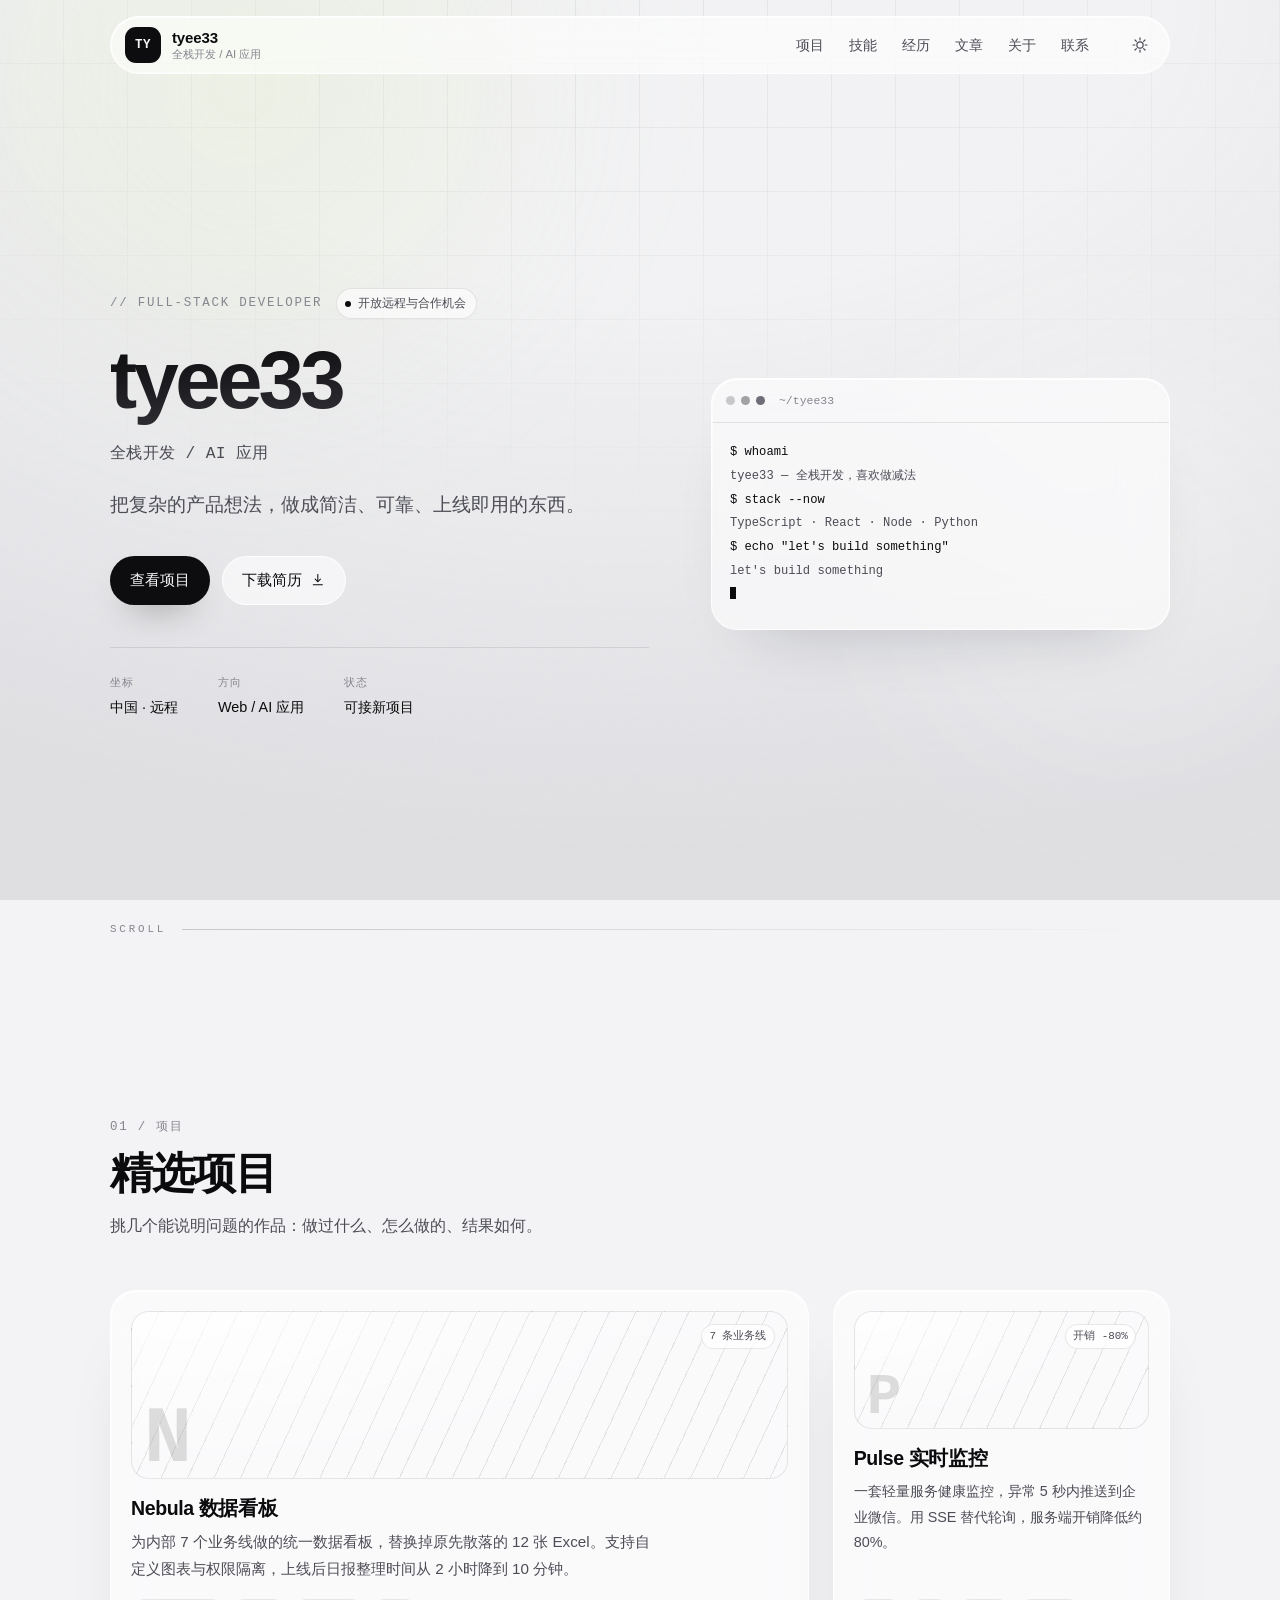
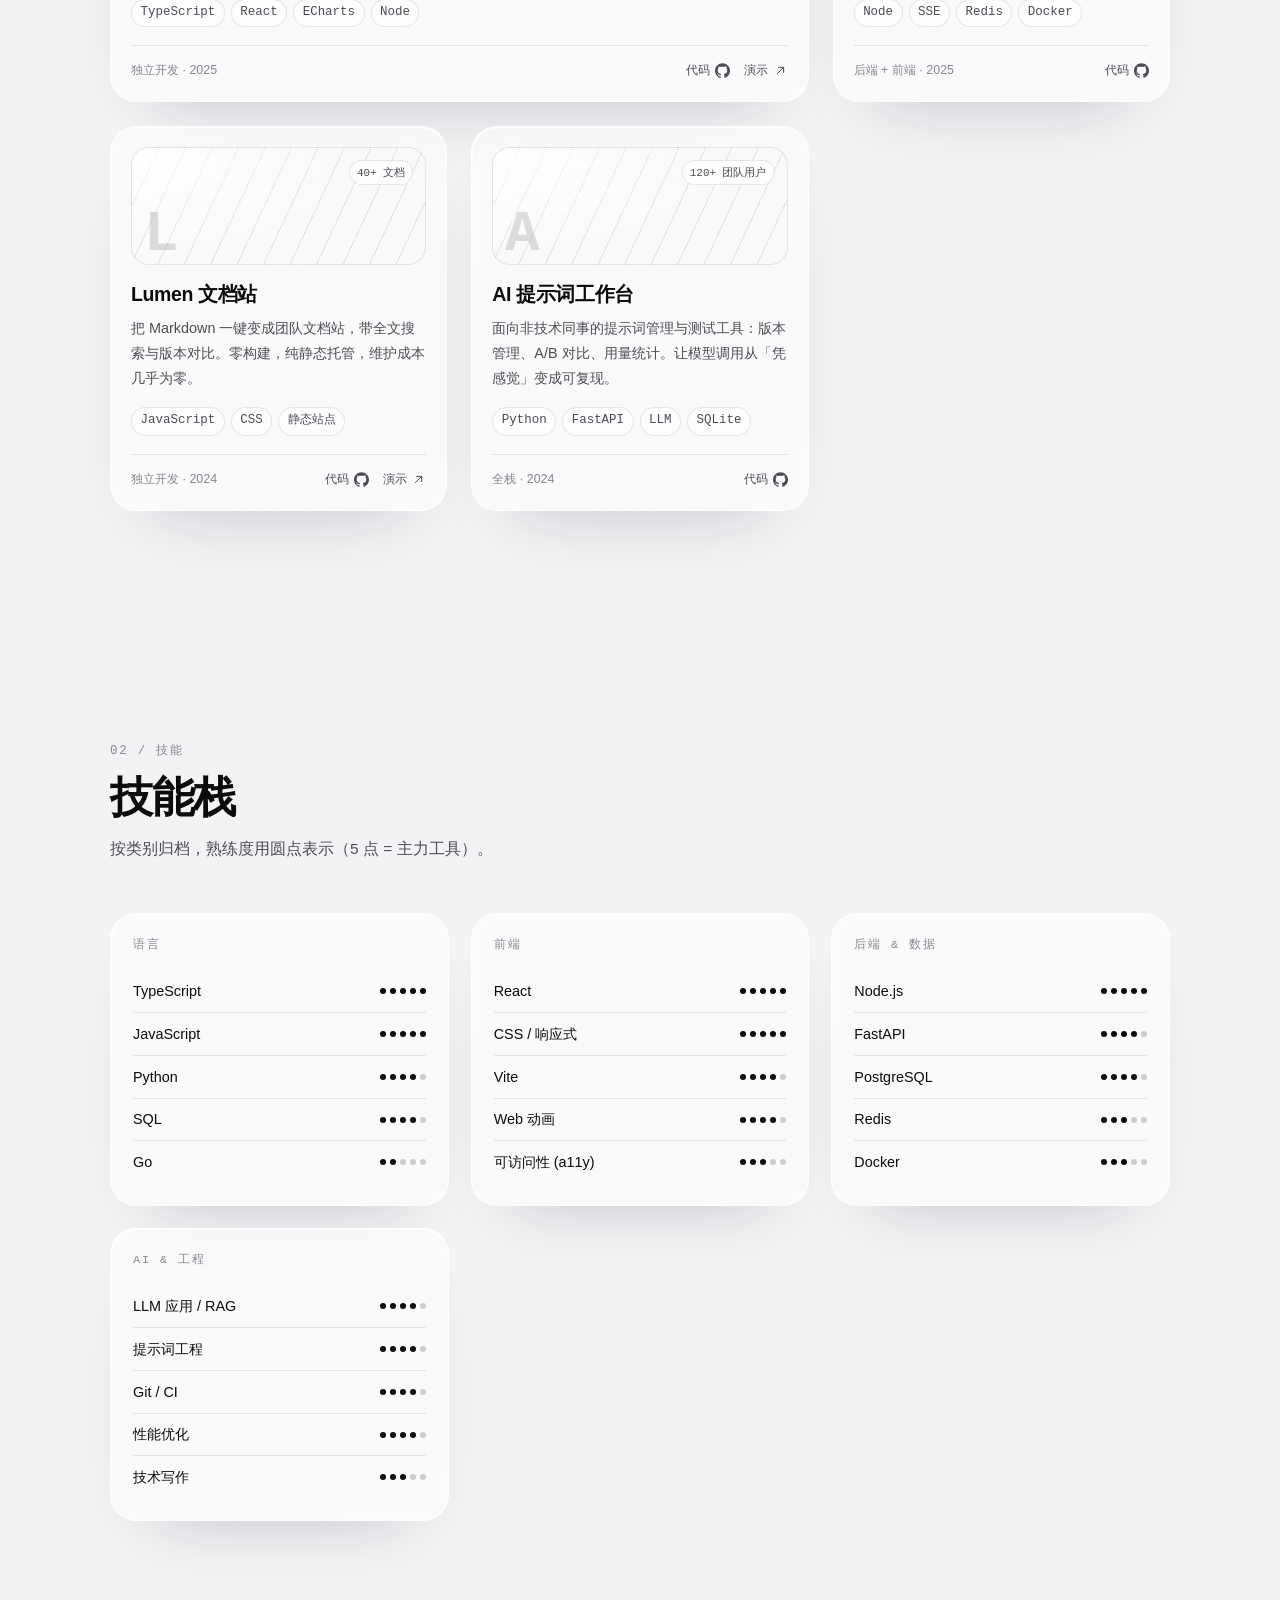
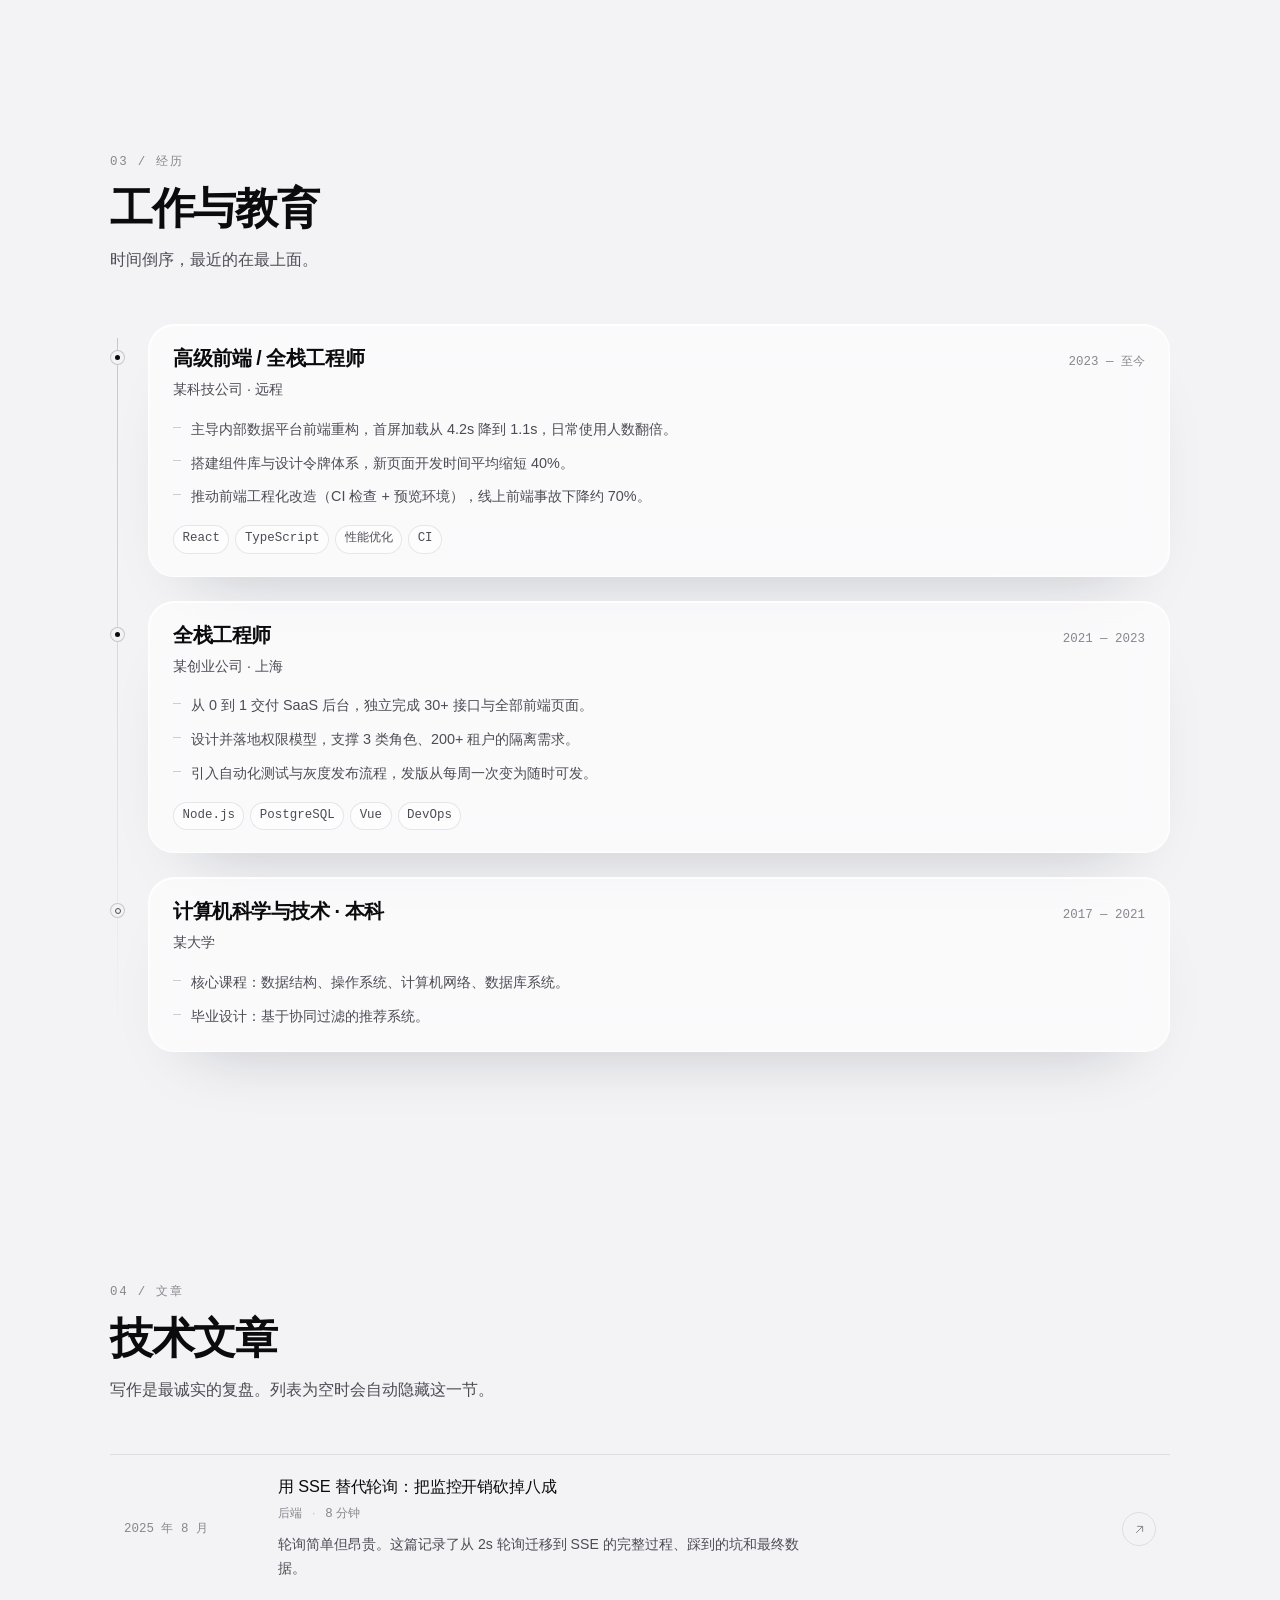
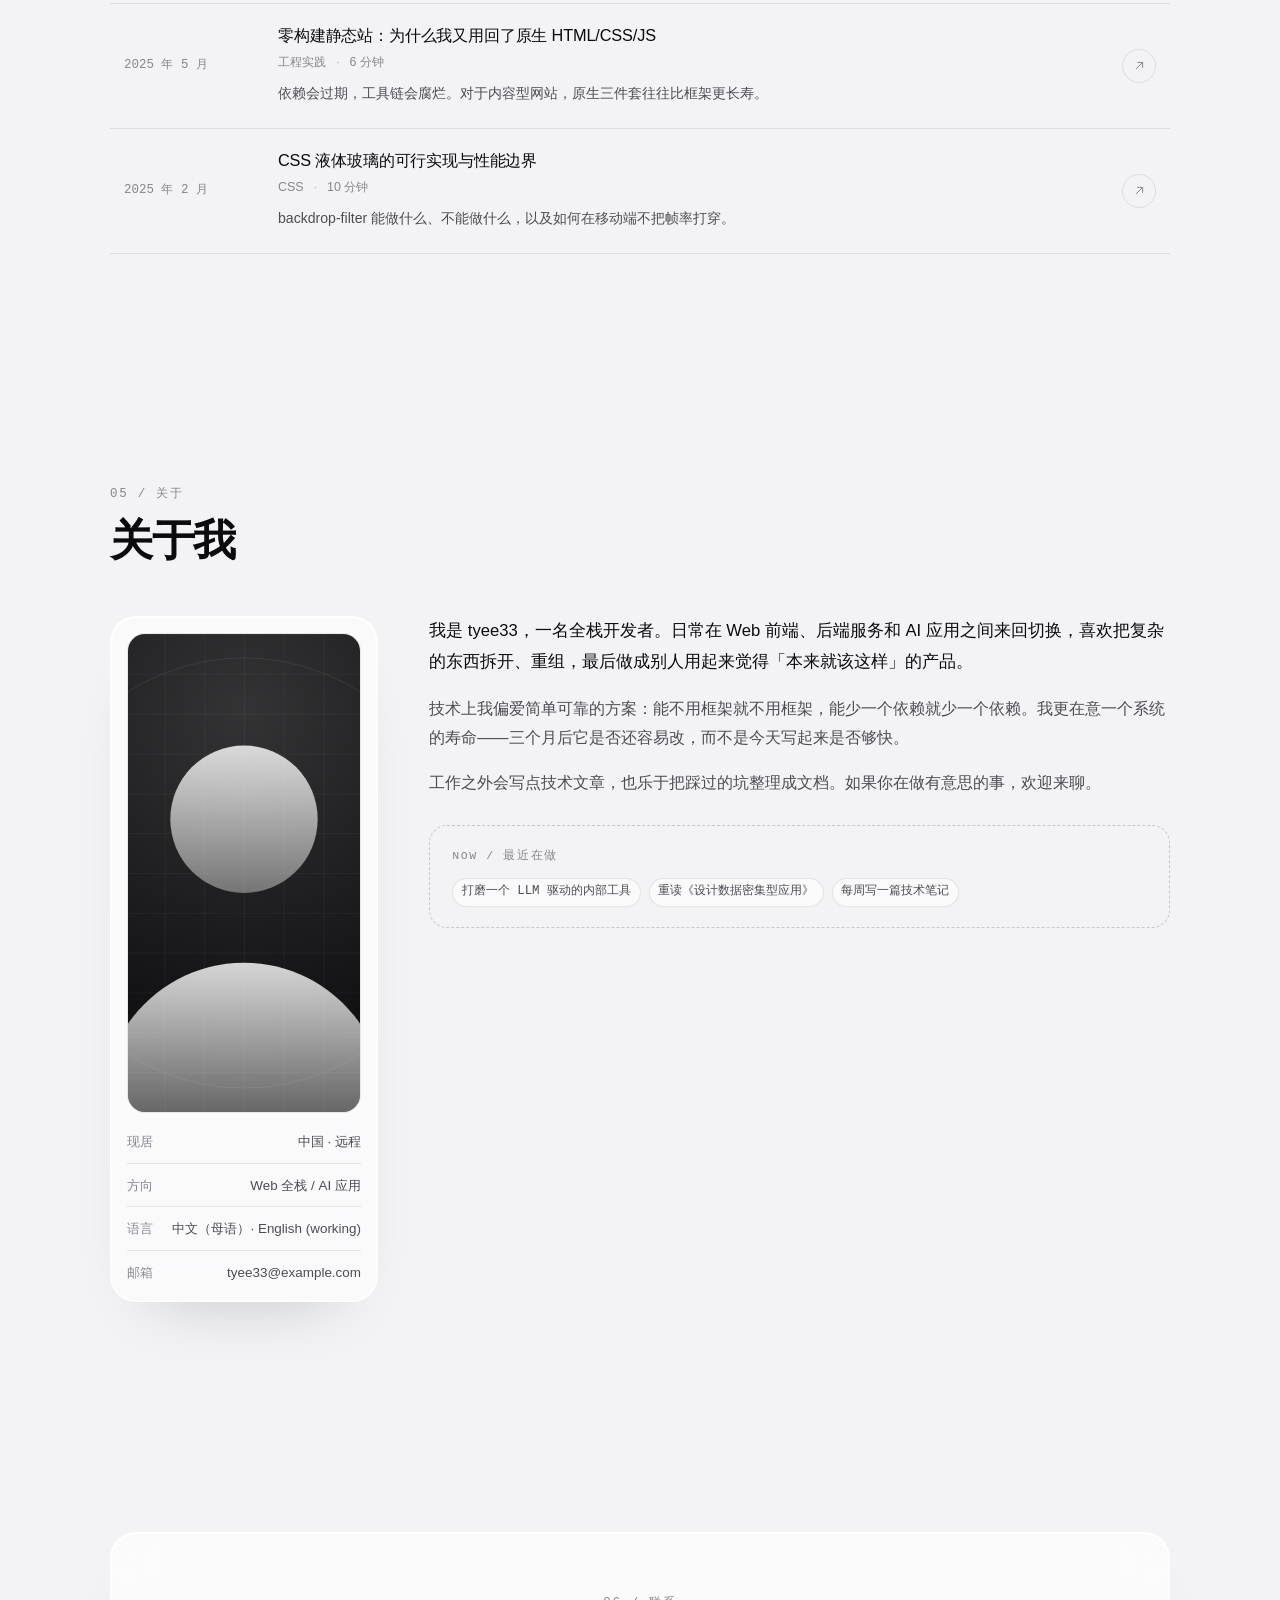
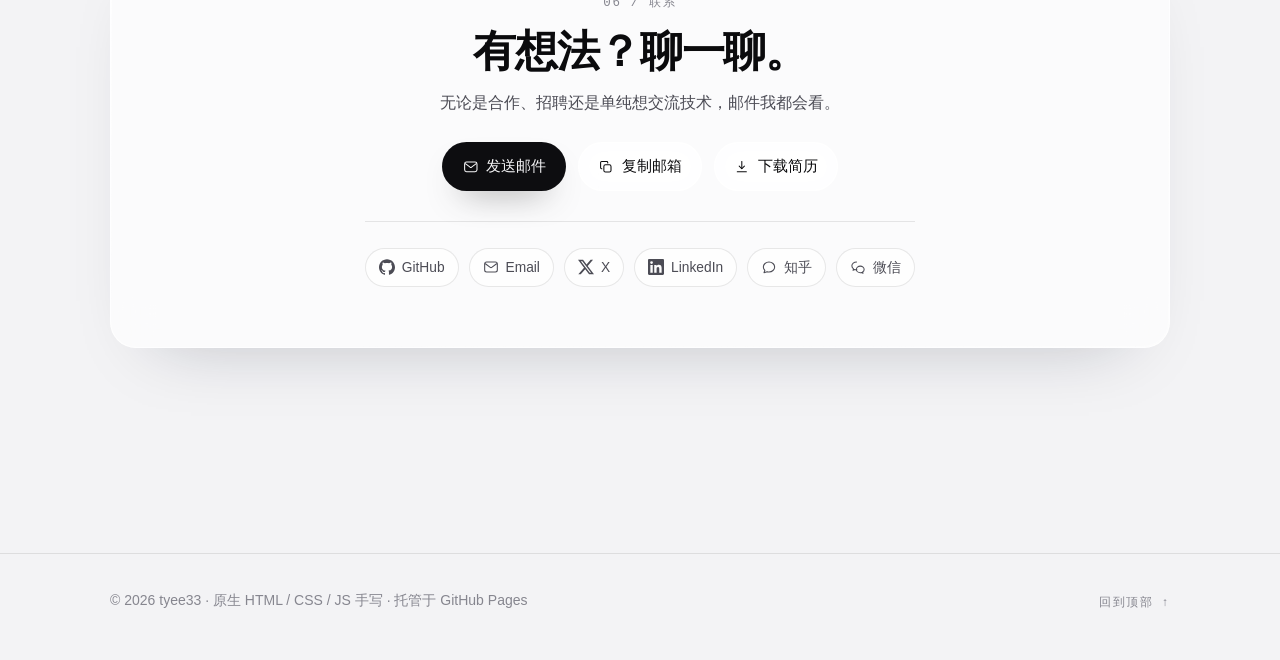
==== index.html @ 653c476c "feat: 黑白液体玻璃风格个人作品集（零构建静态站） - 单页滚动：首屏/项目/技能/经历/文章/关于/联系 - 内容集中在 data/*.js，改文字无需碰代码 - 深色/浅色双主题，跟随系统" ====
<!DOCTYPE html>
<html lang="zh-CN" data-theme="dark">
<head>
<meta charset="utf-8">
<meta name="viewport" content="width=device-width, initial-scale=1, viewport-fit=cover">
<title>tyee33 · Portfolio</title>
<meta name="description" content="tyee33 的个人作品集 —— 全栈开发 / AI 应用。精选项目、技能栈、工作经历与技术文章。">
<meta name="author" content="tyee33">
<meta name="theme-color" content="#050506" media="(prefers-color-scheme: dark)">
<meta name="theme-color" content="#f5f5f6" media="(prefers-color-scheme: light)">
<meta name="color-scheme" content="dark light">
<link rel="canonical" href="https://tyee33.github.io/">

<!-- 社交分享卡片：把 og.png 换成你自己的图（1200×630） -->
<meta property="og:type" content="website">
<meta property="og:site_name" content="tyee33">
<meta property="og:title" content="tyee33 · Portfolio">
<meta property="og:description" content="全栈开发 / AI 应用 —— 精选项目、技能栈与技术文章。">
<meta property="og:url" content="https://tyee33.github.io/">
<meta property="og:image" content="https://tyee33.github.io/assets/img/og.png">
<meta name="twitter:card" content="summary_large_image">
<meta name="twitter:title" content="tyee33 · Portfolio">
<meta name="twitter:description" content="全栈开发 / AI 应用 —— 精选项目、技能栈与技术文章。">
<meta name="twitter:image" content="https://tyee33.github.io/assets/img/og.png">

<link rel="icon" href="assets/favicon.svg" type="image/svg+xml">
<link rel="stylesheet" href="assets/css/tokens.css">
<link rel="stylesheet" href="assets/css/main.css">

<!-- 主题引导：在首次绘制前决定明/暗，避免闪白 -->
<script>
(function () {
  try {
    var saved = localStorage.getItem('theme');
    var prefersLight = window.matchMedia('(prefers-color-scheme: light)').matches;
    document.documentElement.dataset.theme = saved || (prefersLight ? 'light' : 'dark');
  } catch (e) {
    document.documentElement.dataset.theme = 'dark';
  }
})();
</script>
</head>

<body>
<a class="skip-link" href="#home">跳到主要内容</a>

<!-- 背景层：网格 + 极光 + 噪点 + 暗角，玻璃效果靠它显形 -->
<div class="bg" aria-hidden="true">
  <div class="bg__grid"></div>
  <div class="bg__aurora bg__aurora--a"></div>
  <div class="bg__aurora bg__aurora--b"></div>
  <div class="bg__spot" id="bg-spot"></div>
  <div class="bg__noise"></div>
  <div class="bg__vignette"></div>
</div>

<div class="scroll-progress" id="scroll-progress" aria-hidden="true"></div>

<noscript>
  <div class="noscript">本站内容由 JavaScript 渲染，请启用 JavaScript 后刷新（或直接在浏览器打开 <code>index.html</code>）。</div>
</noscript>

<header class="nav" id="nav">
  <div class="wrap">
    <div class="nav__bar glass" data-glass>
      <a class="brand" href="#home" aria-label="回到顶部">
        <span class="brand__mark mono" data-bind="initials">TY</span>
        <span class="brand__text">
          <span class="brand__name" data-bind="name">tyee33</span>
          <span class="brand__role" data-bind="role">Portfolio</span>
        </span>
      </a>

      <nav class="nav__links" id="nav-links" aria-label="主导航"></nav>

      <div class="nav__actions">
        <button class="iconbtn" id="theme-toggle" type="button" aria-label="切换明暗主题" title="切换明暗主题">
          <svg class="icon icon--sun" viewBox="0 0 24 24" aria-hidden="true"><circle cx="12" cy="12" r="4.2"/><path d="M12 2.6v2.6M12 18.8v2.6M2.6 12h2.6M18.8 12h2.6M5.3 5.3l1.9 1.9M16.8 16.8l1.9 1.9M18.7 5.3l-1.9 1.9M7.2 16.8l-1.9 1.9"/></svg>
          <svg class="icon icon--moon" viewBox="0 0 24 24" aria-hidden="true"><path d="M20 14.4A8.4 8.4 0 0 1 9.6 4a8.6 8.6 0 1 0 10.4 10.4Z"/></svg>
        </button>
        <button class="iconbtn nav__burger" id="nav-burger" type="button" aria-label="打开菜单" aria-expanded="false" aria-controls="nav-links">
          <span class="burger"><i></i><i></i></span>
        </button>
      </div>
    </div>
  </div>
</header>

<main id="main">

  <!-- ═══ 首屏 ═══ -->
  <section id="home" class="section section--hero" aria-labelledby="hero-title">
    <div class="wrap hero">
      <div class="hero__lead reveal">
        <p class="eyebrow mono" id="hero-eyebrow">// portfolio</p>
        <h1 class="hero__title" id="hero-title"><span data-bind="name">tyee33</span></h1>
        <p class="hero__role mono" id="hero-role" data-bind="role"></p>
        <p class="hero__tagline" id="hero-tagline"></p>
        <div class="hero__cta" id="hero-cta"></div>
        <ul class="hero__meta" id="hero-meta"></ul>
      </div>

      <div class="hero__side reveal" data-delay="1">
        <div class="terminal glass" data-glass aria-hidden="true">
          <div class="terminal__bar">
            <span class="dot"></span><span class="dot"></span><span class="dot"></span>
            <span class="terminal__title mono" id="terminal-title">~/tyee33</span>
          </div>
          <pre class="terminal__body mono" id="terminal-body"></pre>
        </div>
      </div>
    </div>

    <div class="wrap">
      <div class="scroll-hint" aria-hidden="true">
        <span class="mono">SCROLL</span>
        <span class="scroll-hint__line"></span>
      </div>
    </div>
  </section>

  <!-- ═══ 项目 ═══ -->
  <section id="projects" class="section" aria-labelledby="projects-title">
    <div class="wrap">
      <header class="sec-head reveal">
        <p class="eyebrow mono">01 / 项目</p>
        <h2 class="sec-title" id="projects-title">精选项目</h2>
        <p class="sec-desc">挑几个能说明问题的作品：做过什么、怎么做的、结果如何。</p>
      </header>
      <div class="grid grid--projects" id="projects-list"></div>
    </div>
  </section>

  <!-- ═══ 技能 ═══ -->
  <section id="skills" class="section" aria-labelledby="skills-title">
    <div class="wrap">
      <header class="sec-head reveal">
        <p class="eyebrow mono">02 / 技能</p>
        <h2 class="sec-title" id="skills-title">技能栈</h2>
        <p class="sec-desc">按类别归档，熟练度用圆点表示（5 点 = 主力工具）。</p>
      </header>
      <div class="skills" id="skills-list"></div>
    </div>
  </section>

  <!-- ═══ 经历 ═══ -->
  <section id="experience" class="section" aria-labelledby="experience-title">
    <div class="wrap">
      <header class="sec-head reveal">
        <p class="eyebrow mono">03 / 经历</p>
        <h2 class="sec-title" id="experience-title">工作与教育</h2>
        <p class="sec-desc">时间倒序，最近的在最上面。</p>
      </header>
      <ol class="timeline" id="experience-list"></ol>
    </div>
  </section>

  <!-- ═══ 文章 ═══ -->
  <section id="posts" class="section" aria-labelledby="posts-title">
    <div class="wrap">
      <header class="sec-head reveal">
        <p class="eyebrow mono">04 / 文章</p>
        <h2 class="sec-title" id="posts-title">技术文章</h2>
        <p class="sec-desc">写作是最诚实的复盘。列表为空时会自动隐藏这一节。</p>
      </header>
      <ul class="posts" id="posts-list"></ul>
    </div>
  </section>

  <!-- ═══ 关于 ═══ -->
  <section id="about" class="section" aria-labelledby="about-title">
    <div class="wrap">
      <header class="sec-head reveal">
        <p class="eyebrow mono">05 / 关于</p>
        <h2 class="sec-title" id="about-title">关于我</h2>
      </header>
      <div class="about" id="about-panel"></div>
    </div>
  </section>

  <!-- ═══ 联系 ═══ -->
  <section id="contact" class="section" aria-labelledby="contact-title">
    <div class="wrap">
      <div class="contact glass glass--strong reveal" data-glass>
        <div class="contact__body">
          <p class="eyebrow mono">06 / 联系</p>
          <h2 class="sec-title" id="contact-title">有想法？聊一聊。</h2>
          <p class="sec-desc" id="contact-desc">无论是合作、招聘还是单纯想交流技术，邮件我都会看。</p>
          <div class="contact__actions" id="contact-actions"></div>
          <ul class="socials" id="socials-list"></ul>
        </div>
      </div>
    </div>
  </section>

</main>

<footer class="footer">
  <div class="wrap footer__inner">
    <p class="footer__copy" id="footer-copy"></p>
    <div class="footer__right">
      <a class="link-quiet mono" href="#home">回到顶部 ↑</a>
    </div>
  </div>
</footer>

<div class="toast" id="toast" role="status" aria-live="polite"></div>

<!-- 内容源：改这些文件就能更新网站，顺序无关 -->
<script src="data/site.js"></script>
<script src="data/projects.js"></script>
<script src="data/skills.js"></script>
<script src="data/experience.js"></script>
<script src="data/posts.js"></script>
<script src="data/about.js"></script>
<!-- 逻辑 -->
<script src="assets/js/icons.js"></script>
<script src="assets/js/ui.js"></script>
<script src="assets/js/main.js"></script>
</body>
</html>
---- assets/css/tokens.css ----
/* ============================================================================
 * tokens.css —— 设计令牌 / 全局基础 / 背景层 / 通用组件
 * ----------------------------------------------------------------------------
 * 想换配色只需要改下面的变量；想彻底去掉那一丝冷色，
 * 把 --tint 改成 `0 0% 100%` 即可得到纯黑白。
 * ==========================================================================*/

/* ── 设计令牌 ───────────────────────────────────────────────────────────── */
:root {
  --font-sans: "Inter", -apple-system, BlinkMacSystemFont, "Segoe UI", Roboto,
               "PingFang SC", "Hiragino Sans GB", "Microsoft YaHei", "Noto Sans SC", sans-serif;
  --font-mono: ui-monospace, SFMono-Regular, "SF Mono", "JetBrains Mono",
               "Cascadia Mono", Menlo, Consolas, "Liberation Mono", monospace;

  --maxw: 1140px;
  --pad: clamp(18px, 4vw, 40px);

  --r-xs: 8px;
  --r-sm: 12px;
  --r-md: 18px;
  --r-lg: 26px;
  --r-full: 999px;

  --dur-1: .18s;
  --dur-2: .35s;
  --dur-3: .7s;
  --ease: cubic-bezier(.22, .68, 0, 1);
  --ease-out: cubic-bezier(.16, 1, .3, 1);

  --blur: 22px;

  --fs-h1: clamp(2.7rem, 7.4vw, 5.1rem);
  --fs-h2: clamp(1.85rem, 3.6vw, 2.7rem);
  --fs-h3: clamp(1.05rem, 1.6vw, 1.22rem);
  --fs-body: clamp(.95rem, 1.05vw, 1.02rem);
  --fs-sm: .875rem;
  --fs-xs: .78rem;

  /* 极光里的那一点冷色 → 纯黑白请改成 `0 0% 100%` */
  --tint: 212 92% 64%;
}

html[data-theme="dark"] {
  color-scheme: dark;
  --bg: #050506;
  --bg-soft: #0a0a0c;
  --fg: #f2f2f5;
  --fg-2: #a4a4ae;
  --fg-3: #6c6c76;

  --line: rgb(255 255 255 / .08);
  --line-2: rgb(255 255 255 / .17);

  --glass: rgb(255 255 255 / .045);
  --glass-2: rgb(255 255 255 / .08);
  --glass-strong: rgb(255 255 255 / .065);
  --glass-brd: rgb(255 255 255 / .12);
  /* 近不透明底板：给导航、下拉菜单这类「压在正文上」的表面兜底，
     即使浏览器不支持 backdrop-filter 也保证文字清晰 */
  --panel: rgb(11 11 14 / .94);

  --rim: rgb(255 255 255 / .40);
  --rim-soft: rgb(255 255 255 / .09);
  --rim-weak: rgb(255 255 255 / .04);
  --spec: rgb(255 255 255 / .10);

  --invert-bg: #f4f4f7;
  --invert-fg: #08080a;

  --shadow-lg: 0 40px 90px -50px rgb(0 0 0 / .95);
  --shadow-sm: 0 14px 34px -22px rgb(0 0 0 / .9);

  --grid-c: rgb(255 255 255 / .05);
  --aurora-a: rgb(var(--tint) / .17);
  --aurora-b: rgb(255 255 255 / .10);
  --noise-op: .05;
  --spot: rgb(255 255 255 / .05);
  --vig: rgb(0 0 0 / .55);
}

html[data-theme="light"] {
  color-scheme: light;
  --bg: #f3f3f5;
  --bg-soft: #ffffff;
  --fg: #0b0b0d;
  --fg-2: #4c4c55;
  --fg-3: #86868f;

  --line: rgb(0 0 0 / .09);
  --line-2: rgb(0 0 0 / .18);

  --glass: rgb(255 255 255 / .58);
  --glass-2: rgb(255 255 255 / .78);
  --glass-strong: rgb(255 255 255 / .66);
  --glass-brd: rgb(255 255 255 / .75);
  --panel: rgb(253 253 254 / .95);

  --rim: rgb(255 255 255 / .95);
  --rim-soft: rgb(255 255 255 / .9);
  --rim-weak: rgb(255 255 255 / .5);
  --spec: rgb(255 255 255 / .6);

  --invert-bg: #0d0d10;
  --invert-fg: #f6f6f8;

  --shadow-lg: 0 34px 70px -46px rgb(15 23 42 / .28);
  --shadow-sm: 0 12px 28px -20px rgb(15 23 42 / .26);

  --grid-c: rgb(0 0 0 / .055);
  --aurora-a: rgb(var(--tint) / .22);
  --aurora-b: rgb(255 255 255 / .8);
  --noise-op: .035;
  --spot: rgb(0 0 0 / .035);
  --vig: rgb(120 120 130 / .16);
}

/* ── 重置 ───────────────────────────────────────────────────────────────── */
*, *::before, *::after { box-sizing: border-box; }

html {
  -webkit-text-size-adjust: 100%;
  scroll-behavior: smooth;
  scroll-padding-top: 96px;
}

body {
  margin: 0;
  min-height: 100%;
  background: var(--bg);
  color: var(--fg);
  font-family: var(--font-sans);
  font-size: var(--fs-body);
  line-height: 1.68;
  -webkit-font-smoothing: antialiased;
  -moz-osx-font-smoothing: grayscale;
  overflow-x: hidden;
  transition: background-color var(--dur-2) var(--ease), color var(--dur-2) var(--ease);
}

[hidden] { display: none !important; }

img, svg, video { display: block; max-width: 100%; }
a { color: inherit; text-decoration: none; }
button { font: inherit; color: inherit; background: none; border: 0; cursor: pointer; }
h1, h2, h3, h4 { margin: 0; font-weight: 600; line-height: 1.16; letter-spacing: -.022em; }
p { margin: 0; }
ul, ol { margin: 0; padding: 0; list-style: none; }
code, pre { font-family: var(--font-mono); }

::selection { background: var(--fg); color: var(--bg); }

:focus-visible {
  outline: 2px solid var(--fg);
  outline-offset: 3px;
  border-radius: 6px;
}

* { scrollbar-width: thin; scrollbar-color: var(--line-2) transparent; }
::-webkit-scrollbar { width: 10px; height: 10px; }
::-webkit-scrollbar-thumb {
  background: var(--line-2);
  border-radius: 99px;
  border: 3px solid transparent;
  background-clip: content-box;
}
::-webkit-scrollbar-track { background: transparent; }

/* ── 工具类 ─────────────────────────────────────────────────────────────── */
.wrap {
  width: 100%;
  max-width: var(--maxw);
  margin-inline: auto;
  padding-inline: var(--pad);
}

.mono { font-family: var(--font-mono); }

.eyebrow {
  font-size: var(--fs-xs);
  letter-spacing: .14em;
  text-transform: uppercase;
  color: var(--fg-3);
}

.skip-link {
  position: fixed;
  top: 8px;
  left: 50%;
  z-index: 200;
  transform: translate(-50%, -200%);
  padding: .6em 1.2em;
  border-radius: var(--r-full);
  background: var(--invert-bg);
  color: var(--invert-fg);
  font-size: var(--fs-sm);
  transition: transform var(--dur-2) var(--ease);
}
.skip-link:focus { transform: translate(-50%, 0); }

.noscript {
  position: relative;
  z-index: 10;
  max-width: var(--maxw);
  margin: 120px auto 40px;
  padding: 18px 22px;
  border: 1px solid var(--line-2);
  border-radius: var(--r-md);
  background: var(--glass);
  font-size: var(--fs-sm);
}
.noscript code { font-size: .95em; }

/* ── 背景层：网格 / 极光 / 光点 / 噪点 / 暗角 ──────────────────────────── */
.bg {
  position: fixed;
  inset: 0;
  z-index: -1;
  overflow: hidden;
  pointer-events: none;
  background: var(--bg);
}

.bg__grid {
  position: absolute;
  inset: -1px;
  background-image:
    linear-gradient(var(--grid-c) 1px, transparent 1px),
    linear-gradient(90deg, var(--grid-c) 1px, transparent 1px);
  background-size: 64px 64px;
  -webkit-mask-image: radial-gradient(125% 85% at 50% 0%, #000 5%, transparent 72%);
  mask-image: radial-gradient(125% 85% at 50% 0%, #000 5%, transparent 72%);
}

.bg__aurora {
  position: absolute;
  border-radius: 50%;
  filter: blur(70px);
  will-change: transform;
}
.bg__aurora--a {
  width: 62vw; height: 62vw;
  top: -24vw; left: -12vw;
  background: radial-gradient(circle at 50% 50%, var(--aurora-a), transparent 66%);
  animation: drift-a 36s ease-in-out infinite alternate;
}
.bg__aurora--b {
  width: 52vw; height: 52vw;
  right: -14vw; top: 26vh;
  background: radial-gradient(circle at 50% 50%, var(--aurora-b), transparent 66%);
  animation: drift-b 46s ease-in-out infinite alternate;
}

.bg__spot {
  position: absolute;
  left: 0; top: 0;
  width: 880px; height: 880px;
  margin: -440px 0 0 -440px;
  background: radial-gradient(circle, var(--spot), transparent 62%);
  opacity: 0;
  transition: opacity .8s var(--ease);
  will-change: transform;
}
.bg__spot.is-on { opacity: 1; }

.bg__noise {
  position: absolute;
  inset: 0;
  opacity: var(--noise-op);
  background-image: url("data:image/svg+xml,%3Csvg xmlns='http://www.w3.org/2000/svg' width='180' height='180'%3E%3Cfilter id='n'%3E%3CfeTurbulence type='fractalNoise' baseFrequency='.85' numOctaves='3' stitchTiles='stitch'/%3E%3C/filter%3E%3Crect width='100%25' height='100%25' filter='url(%23n)'/%3E%3C/svg%3E");
}

.bg__vignette {
  position: absolute;
  inset: 0;
  background: radial-gradient(115% 95% at 50% 0%, transparent 34%, var(--vig) 100%);
}

@keyframes drift-a {
  from { transform: translate3d(0, 0, 0) scale(1); }
  to   { transform: translate3d(9vw, 8vh, 0) scale(1.12); }
}
@keyframes drift-b {
  from { transform: translate3d(0, 0, 0) scale(1.06); }
  to   { transform: translate3d(-10vw, -6vh, 0) scale(.95); }
}

/* 顶部滚动进度条 */
.scroll-progress {
  position: fixed;
  top: 0; left: 0;
  z-index: 90;
  width: 100%;
  height: 2px;
  transform: scaleX(0);
  transform-origin: 0 50%;
  background: linear-gradient(90deg, transparent, var(--fg), transparent);
  opacity: .5;
}

/* ── 玻璃 ───────────────────────────────────────────────────────────────── */
.glass {
  position: relative;
  background: var(--glass);
  -webkit-backdrop-filter: blur(var(--blur)) saturate(150%);
  backdrop-filter: blur(var(--blur)) saturate(150%);
  border: 1px solid var(--glass-brd);
  border-radius: var(--r-lg);
  box-shadow: var(--shadow-lg), inset 0 1px 0 var(--rim-soft);
  isolation: isolate;
}

/* 边缘高光：模拟玻璃棱边的折射亮线 */
.glass::before {
  content: "";
  position: absolute;
  inset: 0;
  z-index: 2;
  border-radius: inherit;
  padding: 1px;
  background: linear-gradient(155deg, var(--rim) 0%, transparent 42%, transparent 58%, var(--rim-weak) 100%);
  -webkit-mask: linear-gradient(#000 0 0) content-box, linear-gradient(#000 0 0);
  -webkit-mask-composite: xor;
  mask: linear-gradient(#000 0 0) content-box, linear-gradient(#000 0 0);
  mask-composite: exclude;
  opacity: .75;
  pointer-events: none;
}

/* 高光随鼠标移动（由 ui.js 写入 --mx / --my） */
.glass[data-glass]::after {
  content: "";
  position: absolute;
  inset: 0;
  z-index: 1;
  border-radius: inherit;
  background: radial-gradient(340px circle at var(--mx, 50%) var(--my, 0%), var(--spec), transparent 62%);
  opacity: 0;
  transition: opacity var(--dur-2) var(--ease);
  pointer-events: none;
}
.glass[data-glass]:hover::after { opacity: 1; }

.glass--strong {
  background: var(--glass-strong);
  box-shadow: var(--shadow-lg), inset 0 1px 0 var(--rim-soft);
}

/* ── 按钮 ───────────────────────────────────────────────────────────────── */
.btn {
  display: inline-flex;
  align-items: center;
  gap: .55em;
  padding: .74em 1.3em;
  border: 1px solid transparent;
  border-radius: var(--r-full);
  font-size: .93rem;
  font-weight: 500;
  letter-spacing: -.01em;
  white-space: nowrap;
  transition: transform var(--dur-1) var(--ease), background-color var(--dur-2) var(--ease),
              border-color var(--dur-2) var(--ease), color var(--dur-2) var(--ease),
              box-shadow var(--dur-2) var(--ease);
}
.btn:hover { transform: translateY(-2px); }
.btn:active { transform: translateY(0) scale(.985); }
.btn .icon { width: 1.05em; height: 1.05em; }

.btn--primary {
  background: var(--invert-bg);
  color: var(--invert-fg);
  box-shadow: 0 16px 34px -20px rgb(0 0 0 / .8);
}
.btn--primary:hover { box-shadow: 0 20px 42px -20px rgb(0 0 0 / .85); }

.btn--ghost {
  background: var(--glass);
  border-color: var(--glass-brd);
  color: var(--fg);
  -webkit-backdrop-filter: blur(14px) saturate(150%);
  backdrop-filter: blur(14px) saturate(150%);
}
.btn--ghost:hover { background: var(--glass-2); }

/* 图标按钮 */
.iconbtn {
  display: grid;
  place-items: center;
  width: 38px;
  height: 38px;
  border-radius: var(--r-full);
  border: 1px solid transparent;
  color: var(--fg-2);
  transition: color var(--dur-2) var(--ease), background-color var(--dur-2) var(--ease),
              border-color var(--dur-2) var(--ease);
}
.iconbtn:hover { color: var(--fg); background: var(--glass-2); }
.iconbtn .icon { width: 18px; height: 18px; }

.icon {
  fill: none;
  stroke: currentColor;
  stroke-width: 1.6;
  stroke-linecap: round;
  stroke-linejoin: round;
}
.icon--fill { fill: currentColor; stroke: none; }

/* ── 标签 / 药丸 ────────────────────────────────────────────────────────── */
.chip {
  display: inline-flex;
  align-items: center;
  gap: .4em;
  padding: .26em .68em;
  border: 1px solid var(--line);
  border-radius: var(--r-full);
  background: var(--glass);
  font-family: var(--font-mono);
  font-size: var(--fs-xs);
  line-height: 1.6;
  color: var(--fg-2);
  white-space: nowrap;
}

.pill {
  display: inline-flex;
  align-items: center;
  gap: .5em;
  padding: .3em .8em .3em .65em;
  border: 1px solid var(--line);
  border-radius: var(--r-full);
  background: var(--glass);
  font-size: var(--fs-xs);
  color: var(--fg-2);
}
.pill__dot {
  width: 6px; height: 6px;
  border-radius: 50%;
  background: var(--fg);
  box-shadow: 0 0 0 0 var(--line-2);
  animation: pulse 2.6s var(--ease) infinite;
}
@keyframes pulse {
  0%   { box-shadow: 0 0 0 0 rgb(255 255 255 / .28); }
  70%  { box-shadow: 0 0 0 7px rgb(255 255 255 / 0); }
  100% { box-shadow: 0 0 0 0 rgb(255 255 255 / 0); }
}

/* ── 入场动画（仅在 JS 可用时启用，避免无 JS 时内容消失）─────────────── */
.js .reveal {
  opacity: 0;
  transform: translateY(20px);
  transition: opacity var(--dur-3) var(--ease-out), transform var(--dur-3) var(--ease-out);
}
.js .reveal.in { opacity: 1; transform: none; }
.js .reveal[data-delay="1"] { transition-delay: .09s; }
.js .reveal[data-delay="2"] { transition-delay: .18s; }
.js .reveal[data-delay="3"] { transition-delay: .27s; }

/* ── Toast ──────────────────────────────────────────────────────────────── */
.toast {
  position: fixed;
  left: 50%;
  bottom: 28px;
  z-index: 120;
  transform: translate(-50%, 140%);
  padding: .7em 1.2em;
  border: 1px solid var(--glass-brd);
  border-radius: var(--r-full);
  background: var(--glass-strong);
  -webkit-backdrop-filter: blur(18px) saturate(150%);
  backdrop-filter: blur(18px) saturate(150%);
  box-shadow: var(--shadow-sm);
  font-size: var(--fs-sm);
  opacity: 0;
  transition: transform .45s var(--ease-out), opacity .35s var(--ease);
}
.toast.is-on { transform: translate(-50%, 0); opacity: 1; }

/* ── 不支持背景模糊时的兜底 ─────────────────────────────────────────────── */
@supports not ((-webkit-backdrop-filter: blur(2px)) or (backdrop-filter: blur(2px))) {
  .nav__bar,
  .nav__links { background: var(--panel); }
  .glass { background: var(--glass-2); }
}

/* ── 降低动态效果 ───────────────────────────────────────────────────────── */
@media (prefers-reduced-motion: reduce) {
  html { scroll-behavior: auto; }
  *, *::before, *::after {
    animation-duration: .001ms !important;
    animation-iteration-count: 1 !important;
    transition-duration: .001ms !important;
  }
  .js .reveal { opacity: 1; transform: none; }
  .bg__aurora { animation: none; }
}

/* ── 打印 ───────────────────────────────────────────────────────────────── */
@media print {
  .bg, .nav, .scroll-progress, .toast, .scroll-hint { display: none !important; }
  body { background: #fff; color: #000; }
  .glass, .card { box-shadow: none; background: none; border-color: #ccc; -webkit-backdrop-filter: none; backdrop-filter: none; }
}
---- assets/css/main.css ----
/* ============================================================================
 * main.css —— 布局与组件
 * ==========================================================================*/

/* ── 区块基础 ───────────────────────────────────────────────────────────── */
.section {
  position: relative;
  padding: clamp(74px, 9vw, 132px) 0;
}
.section--hero {
  padding-top: clamp(118px, 16vh, 180px);
  padding-bottom: clamp(32px, 5vw, 64px);
}

.sec-head {
  max-width: 640px;
  margin-bottom: clamp(30px, 4vw, 54px);
}
.sec-title {
  margin-top: 10px;
  font-size: var(--fs-h2);
  letter-spacing: -.03em;
}
.sec-desc {
  margin-top: 14px;
  color: var(--fg-2);
  font-size: .97rem;
}

/* ── 导航 ───────────────────────────────────────────────────────────────── */
.nav {
  position: fixed;
  top: 0; left: 0; right: 0;
  z-index: 60;
  padding-top: max(16px, env(safe-area-inset-top));
  transition: padding-top var(--dur-2) var(--ease);
}
.nav > .wrap { position: relative; }

.nav__bar {
  display: flex;
  align-items: center;
  gap: 14px;
  padding: 9px 10px 9px 14px;
  border-radius: var(--r-full);
  transition: padding var(--dur-2) var(--ease), background-color var(--dur-2) var(--ease),
              box-shadow var(--dur-2) var(--ease), border-color var(--dur-2) var(--ease);
}
.nav.is-stuck { padding-top: max(10px, env(safe-area-inset-top)); }
.nav.is-stuck .nav__bar {
  padding: 7px 8px 7px 12px;
  background: var(--panel);
  box-shadow: 0 22px 44px -32px rgb(0 0 0 / .9), inset 0 1px 0 var(--rim-soft);
}

.brand {
  display: flex;
  align-items: center;
  gap: 11px;
  min-width: 0;
}
.brand__mark {
  display: grid;
  place-items: center;
  flex: none;
  width: 36px;
  height: 36px;
  border-radius: 11px;
  background: var(--invert-bg);
  color: var(--invert-fg);
  font-size: .78rem;
  font-weight: 600;
  letter-spacing: .04em;
}
.brand__text {
  display: flex;
  flex-direction: column;
  min-width: 0;
  line-height: 1.25;
}
.brand__name {
  font-size: .94rem;
  font-weight: 600;
  letter-spacing: -.01em;
}
.brand__role {
  font-size: .71rem;
  color: var(--fg-3);
  white-space: nowrap;
}

.nav__links {
  display: flex;
  align-items: center;
  gap: 2px;
  margin-left: auto;
}
.nav__link {
  position: relative;
  padding: .48em .8em;
  border-radius: var(--r-full);
  font-size: .9rem;
  color: var(--fg-2);
  transition: color var(--dur-2) var(--ease), background-color var(--dur-2) var(--ease);
}
.nav__link:hover { color: var(--fg); background: var(--glass-2); }
.nav__link.is-active { color: var(--fg); }
.nav__link.is-active::after {
  content: "";
  position: absolute;
  left: 50%; bottom: 1px;
  width: 4px; height: 4px;
  margin-left: -2px;
  border-radius: 50%;
  background: currentColor;
}

.nav__actions {
  display: flex;
  align-items: center;
  gap: 2px;
  margin-left: auto;
}
.nav__links + .nav__actions { margin-left: 6px; }

.burger {
  position: relative;
  display: block;
  width: 17px;
  height: 12px;
}
.burger i {
  position: absolute;
  left: 0;
  width: 100%;
  height: 1.5px;
  border-radius: 2px;
  background: currentColor;
  transition: transform var(--dur-2) var(--ease), opacity var(--dur-2) var(--ease);
}
.burger i:first-child { top: 0; }
.burger i:last-child { bottom: 0; }
.is-open .burger i:first-child { transform: translateY(5.5px) rotate(45deg); }
.is-open .burger i:last-child { transform: translateY(-5.5px) rotate(-45deg); }
.nav__burger { display: none; }

/* 主题按钮：明暗两个图标切换 */
.icon--sun, .icon--moon { transition: transform .5s var(--ease-out), opacity .3s; }
html[data-theme="dark"] .icon--sun { display: none; }
html[data-theme="light"] .icon--moon { display: none; }

/* ── 首屏 ───────────────────────────────────────────────────────────────── */
.hero {
  display: grid;
  grid-template-columns: minmax(0, 1.08fr) minmax(0, .92fr);
  gap: clamp(30px, 5vw, 62px);
  align-items: center;
  min-height: min(80svh, 780px);
}

.hero__top {
  display: flex;
  flex-wrap: wrap;
  align-items: center;
  gap: 14px;
}

.hero__title {
  margin-top: 14px;
  font-size: var(--fs-h1);
  letter-spacing: -.045em;
  color: var(--fg);
  background-image: linear-gradient(176deg, var(--fg) 8%, var(--fg-2) 135%);
  -webkit-background-clip: text;
  background-clip: text;
  -webkit-text-fill-color: transparent;
}

.hero__role {
  margin-top: 12px;
  font-size: clamp(.92rem, 1.3vw, 1.02rem);
  letter-spacing: .02em;
  color: var(--fg-2);
}

.hero__tagline {
  margin-top: 22px;
  max-width: 34em;
  font-size: clamp(1.02rem, 1.5vw, 1.22rem);
  line-height: 1.7;
  color: var(--fg-2);
}

.hero__cta {
  display: flex;
  flex-wrap: wrap;
  gap: 12px;
  margin-top: 34px;
}

.hero__meta {
  display: flex;
  flex-wrap: wrap;
  gap: 14px 40px;
  margin-top: 42px;
  padding-top: 26px;
  border-top: 1px solid var(--line);
}
.meta__k {
  display: block;
  font-family: var(--font-mono);
  font-size: .7rem;
  letter-spacing: .12em;
  text-transform: uppercase;
  color: var(--fg-3);
}
.meta__v {
  display: block;
  margin-top: 3px;
  font-size: .9rem;
  color: var(--fg);
}

.hero__side { display: flex; justify-content: flex-end; }

/* 终端卡片 */
.terminal {
  width: min(100%, 460px);
  overflow: hidden;
  font-size: .78rem;
}
.terminal__bar {
  display: flex;
  align-items: center;
  gap: 6px;
  padding: 12px 14px;
  border-bottom: 1px solid var(--line);
}
.terminal__bar .dot {
  width: 9px; height: 9px;
  border-radius: 50%;
  background: var(--fg-2);
}
.terminal__bar .dot:nth-child(1) { opacity: .28; }
.terminal__bar .dot:nth-child(2) { opacity: .5; }
.terminal__bar .dot:nth-child(3) { opacity: .8; }
.terminal__title {
  margin-left: 8px;
  font-size: .72rem;
  color: var(--fg-3);
}
.terminal__body {
  margin: 0;
  padding: 18px 18px 22px;
  min-height: 178px;
  font-size: .76rem;
  line-height: 1.95;
  color: var(--fg-3);
  white-space: pre-wrap;
  word-break: break-word;
}
.t-line { display: block; animation: line-in .5s var(--ease-out) both; animation-delay: calc(var(--i, 0) * .26s); }
.t-line.is-cmd { color: var(--fg); }
.t-line.is-out { color: var(--fg-2); }
@keyframes line-in {
  from { opacity: 0; transform: translateY(6px); }
  to   { opacity: 1; transform: none; }
}
.caret {
  display: inline-block;
  width: 6px; height: 1em;
  vertical-align: -2px;
  background: var(--fg);
  animation: blink 1.1s steps(1, end) infinite;
}
@keyframes blink { 0%, 49% { opacity: 1; } 50%, 100% { opacity: 0; } }

.scroll-hint {
  display: flex;
  align-items: center;
  gap: 16px;
  margin-top: clamp(28px, 5vw, 56px);
  font-size: .68rem;
  letter-spacing: .26em;
  color: var(--fg-3);
}
.scroll-hint__line {
  flex: 1;
  height: 1px;
  background: linear-gradient(90deg, var(--line-2), transparent);
}

/* ── 项目卡片 ───────────────────────────────────────────────────────────── */
.grid { display: grid; gap: clamp(16px, 2.2vw, 24px); }
.grid--projects { grid-template-columns: repeat(auto-fill, minmax(min(100%, 318px), 1fr)); }

.card {
  display: flex;
  flex-direction: column;
  padding: 20px;
  border-radius: var(--r-lg);
  transition: transform .5s var(--ease-out), border-color .4s var(--ease-out),
              box-shadow .5s var(--ease-out);
}
.card:hover {
  transform: translateY(-6px);
  border-color: var(--line-2);
  box-shadow: 0 46px 90px -50px rgb(0 0 0 / .92), inset 0 1px 0 var(--rim-soft);
}

.card__cover {
  position: relative;
  display: flex;
  align-items: flex-end;
  height: 118px;
  margin-bottom: 18px;
  padding: 12px;
  border: 1px solid var(--line);
  border-radius: var(--r-md);
  overflow: hidden;
  background:
    radial-gradient(120% 150% at 6% 0%, var(--glass-2), transparent 62%),
    repeating-linear-gradient(115deg, var(--line) 0 1px, transparent 1px 24px);
}
.card__mono {
  font-family: var(--font-mono);
  font-size: 3.6rem;
  font-weight: 600;
  line-height: .84;
  color: var(--fg);
  opacity: .13;
  transform: translateY(7px);
  transition: opacity .5s var(--ease-out), transform .5s var(--ease-out);
}
.card:hover .card__mono { opacity: .24; transform: none; }

.card__metric {
  position: absolute;
  top: 12px; right: 12px;
  padding: .24em .66em;
  border: 1px solid var(--line);
  border-radius: var(--r-full);
  background: var(--glass-strong);
  font-family: var(--font-mono);
  font-size: .68rem;
  color: var(--fg-2);
  -webkit-backdrop-filter: blur(10px);
  backdrop-filter: blur(10px);
}

.card__title { font-size: var(--fs-h3); letter-spacing: -.02em; }
.card__summary {
  flex: 1;
  margin-top: 10px;
  font-size: .9rem;
  line-height: 1.75;
  color: var(--fg-2);
}
.card__tags {
  display: flex;
  flex-wrap: wrap;
  gap: 6px;
  margin-top: 16px;
}
.card__foot {
  display: flex;
  align-items: center;
  gap: 12px;
  margin-top: 18px;
  padding-top: 14px;
  border-top: 1px solid var(--line);
  font-size: var(--fs-xs);
  color: var(--fg-3);
}
.card__links {
  display: flex;
  gap: 14px;
  margin-left: auto;
}
.card__link {
  display: inline-flex;
  align-items: center;
  gap: .38em;
  color: var(--fg-2);
  transition: color var(--dur-2) var(--ease);
}
.card__link:hover { color: var(--fg); }
.card__link .icon { width: 15px; height: 15px; }

@media (min-width: 780px) {
  .card--featured { grid-column: span 2; }
  .card--featured .card__cover { height: 168px; }
  .card--featured .card__mono { font-size: 5rem; }
  .card--featured .card__summary { font-size: .95rem; max-width: 62ch; }
}

/* ── 技能 ───────────────────────────────────────────────────────────────── */
.skills {
  display: grid;
  grid-template-columns: repeat(auto-fit, minmax(min(100%, 258px), 1fr));
  gap: clamp(14px, 2vw, 22px);
}
.skill-group { padding: 22px; border-radius: var(--r-lg); }
.skill-group__title {
  font-family: var(--font-mono);
  font-size: .74rem;
  letter-spacing: .16em;
  text-transform: uppercase;
  color: var(--fg-3);
}
.skill-list {
  display: flex;
  flex-direction: column;
  margin-top: 14px;
}
.skill {
  display: flex;
  align-items: center;
  justify-content: space-between;
  gap: 14px;
  padding: .58em 0;
  border-bottom: 1px solid var(--line);
}
.skill:last-child { border-bottom: 0; }
.skill__name { font-size: .9rem; }
.skill__dots { display: inline-flex; gap: 4px; flex: none; }
.skill__dot {
  width: 6px; height: 6px;
  border-radius: 50%;
  background: var(--line-2);
}
.skill__dot.is-on { background: var(--fg); }

/* ── 时间线 ─────────────────────────────────────────────────────────────── */
.timeline {
  position: relative;
  display: flex;
  flex-direction: column;
  gap: clamp(14px, 2.2vw, 24px);
}
.timeline::before {
  content: "";
  position: absolute;
  left: 7px; top: 14px; bottom: 14px;
  width: 1px;
  background: linear-gradient(180deg, var(--line-2), var(--line) 55%, transparent);
}
.tl { position: relative; padding-left: 38px; }
.tl__node {
  position: absolute;
  left: 0; top: 26px;
  display: grid;
  place-items: center;
  width: 15px; height: 15px;
  border: 1px solid var(--line-2);
  border-radius: 50%;
  background: var(--bg);
}
.tl__node::after {
  content: "";
  width: 5px; height: 5px;
  border-radius: 50%;
  background: var(--fg);
}
.tl--edu .tl__node::after {
  width: 6px; height: 6px;
  background: transparent;
  border: 1px solid var(--fg-2);
}
.tl__card { padding: 22px 24px; border-radius: var(--r-lg); }
.tl__head {
  display: flex;
  flex-wrap: wrap;
  align-items: baseline;
  justify-content: space-between;
  gap: 6px 16px;
}
.tl__role { font-size: var(--fs-h3); }
.tl__period {
  font-family: var(--font-mono);
  font-size: var(--fs-xs);
  color: var(--fg-3);
}
.tl__org {
  margin-top: 5px;
  font-size: .89rem;
  color: var(--fg-2);
}
.tl__points {
  display: flex;
  flex-direction: column;
  gap: 9px;
  margin-top: 15px;
}
.tl__point {
  position: relative;
  padding-left: 18px;
  font-size: .9rem;
  line-height: 1.72;
  color: var(--fg-2);
}
.tl__point::before {
  content: "";
  position: absolute;
  left: 0; top: .68em;
  width: 8px; height: 1px;
  background: var(--line-2);
}
.tl__tags { display: flex; flex-wrap: wrap; gap: 6px; margin-top: 16px; }

/* ── 文章列表 ───────────────────────────────────────────────────────────── */
.posts { border-top: 1px solid var(--line); }
.post {
  display: grid;
  grid-template-columns: 132px minmax(0, 1fr) auto;
  align-items: center;
  gap: 22px;
  padding: 22px 14px;
  border-bottom: 1px solid var(--line);
  transition: background-color var(--dur-2) var(--ease), padding-left .4s var(--ease-out);
}
.post:hover { background: var(--glass); padding-left: 22px; }
.post__date {
  font-family: var(--font-mono);
  font-size: var(--fs-xs);
  color: var(--fg-3);
}
.post__title { font-size: 1.02rem; font-weight: 500; letter-spacing: -.01em; }
.post__meta {
  display: flex;
  align-items: center;
  gap: 10px;
  margin-top: 7px;
  font-size: var(--fs-xs);
  color: var(--fg-3);
}
.post__meta .sep { opacity: .5; }
.post__summary {
  max-width: 68ch;
  margin-top: 9px;
  font-size: .88rem;
  line-height: 1.7;
  color: var(--fg-2);
}
.post__go {
  display: grid;
  place-items: center;
  width: 34px; height: 34px;
  border: 1px solid var(--line);
  border-radius: 50%;
  color: var(--fg-3);
  transition: transform .4s var(--ease-out), color var(--dur-2) var(--ease),
              border-color var(--dur-2) var(--ease);
}
.post__go .icon { width: 15px; height: 15px; }
.post:hover .post__go { transform: translateX(4px); color: var(--fg); border-color: var(--line-2); }

/* ── 关于 ───────────────────────────────────────────────────────────────── */
.about {
  display: grid;
  grid-template-columns: minmax(0, 268px) minmax(0, 1fr);
  gap: clamp(24px, 4vw, 54px);
  align-items: start;
}
.about__card { padding: 16px; border-radius: var(--r-lg); }
.about__avatar {
  width: 100%;
  aspect-ratio: 1 / 1;
  border-radius: var(--r-md);
  object-fit: cover;
  background: var(--glass-2);
  border: 1px solid var(--line);
}
.about__facts {
  display: flex;
  flex-direction: column;
  gap: 11px;
  margin-top: 18px;
}
.fact {
  display: flex;
  align-items: baseline;
  justify-content: space-between;
  gap: 14px;
  padding-bottom: 9px;
  border-bottom: 1px solid var(--line);
  font-size: .84rem;
}
.fact:last-child { border-bottom: 0; padding-bottom: 0; }
.fact__k { flex: none; color: var(--fg-3); }
.fact__v { color: var(--fg-2); text-align: right; }

.about__body {
  display: flex;
  flex-direction: column;
  gap: 16px;
}
.about__p {
  font-size: .98rem;
  line-height: 1.85;
  color: var(--fg-2);
}
.about__p:first-of-type { color: var(--fg); font-size: 1.04rem; }

.now {
  margin-top: 12px;
  padding: 20px 22px;
  border: 1px dashed var(--line-2);
  border-radius: var(--r-md);
}
.now__title {
  font-family: var(--font-mono);
  font-size: .72rem;
  letter-spacing: .14em;
  text-transform: uppercase;
  color: var(--fg-3);
}
.now__list {
  display: flex;
  flex-wrap: wrap;
  gap: 8px;
  margin-top: 13px;
}

/* ── 联系 ───────────────────────────────────────────────────────────────── */
.contact {
  display: flex;
  flex-direction: column;
  align-items: center;
  padding: clamp(30px, 5vw, 60px);
  text-align: center;
}
.contact__body {
  display: flex;
  flex-direction: column;
  align-items: center;
  max-width: 700px;
}
.contact__body .sec-title { margin-top: 12px; }
.contact__actions {
  display: flex;
  flex-wrap: wrap;
  justify-content: center;
  gap: 12px;
  margin-top: 26px;
}
.socials {
  display: flex;
  flex-wrap: wrap;
  justify-content: center;
  gap: 10px;
  width: 100%;
  margin-top: 30px;
  padding-top: 26px;
  border-top: 1px solid var(--line);
}
.social {
  display: inline-flex;
  align-items: center;
  gap: .5em;
  padding: .5em .95em;
  border: 1px solid var(--line);
  border-radius: var(--r-full);
  background: var(--glass);
  font-size: .86rem;
  color: var(--fg-2);
  transition: transform var(--dur-2) var(--ease-out), color var(--dur-2) var(--ease),
              border-color var(--dur-2) var(--ease), background-color var(--dur-2) var(--ease);
}
.social:hover {
  transform: translateY(-2px);
  color: var(--fg);
  border-color: var(--line-2);
  background: var(--glass-2);
}
.social .icon { width: 16px; height: 16px; }

/* ── 页脚 ───────────────────────────────────────────────────────────────── */
.footer {
  margin-top: clamp(40px, 7vw, 90px);
  padding: 34px 0 46px;
  border-top: 1px solid var(--line);
}
.footer__inner {
  display: flex;
  flex-wrap: wrap;
  align-items: center;
  justify-content: space-between;
  gap: 14px;
}
.footer__copy {
  font-size: var(--fs-sm);
  color: var(--fg-3);
}
.link-quiet {
  font-family: var(--font-mono);
  font-size: .74rem;
  letter-spacing: .12em;
  color: var(--fg-3);
  transition: color var(--dur-2) var(--ease);
}
.link-quiet:hover { color: var(--fg); }

/* ── 响应式 ─────────────────────────────────────────────────────────────── */
@media (max-width: 1000px) {
  .hero {
    grid-template-columns: minmax(0, 1fr);
    min-height: 0;
    gap: 40px;
  }
  .hero__side { justify-content: flex-start; }
  .terminal { width: min(100%, 560px); }
  .hero__meta { gap: 14px 32px; margin-top: 34px; }
}

@media (max-width: 880px) {
  html { scroll-padding-top: 84px; }

  .nav__burger { display: grid; }
  .nav__links {
    position: absolute;
    top: calc(100% + 10px);
    left: 0;
    right: 0;
    z-index: 5;
    flex-direction: column;
    align-items: stretch;
    gap: 2px;
    margin-left: 0;
    padding: 10px;
    border: 1px solid var(--glass-brd);
    border-radius: var(--r-lg);
    background: var(--panel);
    -webkit-backdrop-filter: blur(24px) saturate(160%);
    backdrop-filter: blur(24px) saturate(160%);
    box-shadow: var(--shadow-lg);
    opacity: 0;
    visibility: hidden;
    transform: translateY(-8px);
    /* visibility 用 0s 切换：打开时立即可见，关闭时等淡出结束再隐藏。
       不要让它参与时长过渡，否则某些渲染时序下会残留 hidden。 */
    transition: opacity var(--dur-2) var(--ease), transform var(--dur-2) var(--ease),
                visibility 0s linear var(--dur-2);
  }
  .nav__links.is-open {
    opacity: 1;
    visibility: visible;
    transform: none;
    transition: opacity var(--dur-2) var(--ease), transform var(--dur-2) var(--ease),
                visibility 0s linear 0s;
  }
  .nav__link { padding: .68em .9em; font-size: .98rem; }
  .nav__link.is-active { background: var(--glass-2); }
  .nav__link.is-active::after { display: none; }
  /* 移动端菜单是绝对定位的，操作按钮要重新靠右（覆盖上面的相邻兄弟规则） */
  .nav__bar .nav__actions { margin-left: auto; }
}

@media (max-width: 760px) {
  .post {
    grid-template-columns: minmax(0, 1fr) auto;
    gap: 8px 14px;
    padding: 20px 10px;
  }
  .post__date { grid-column: 1; }
  .post__body { grid-column: 1 / -1; }
  .post__go { grid-row: 1 / span 2; align-self: center; }
  .post:hover { padding-left: 16px; }

  .about { grid-template-columns: minmax(0, 1fr); }
  .about__card { max-width: 320px; }

  .tl { padding-left: 28px; }
  .timeline::before { left: 6px; }
  .tl__node { top: 20px; width: 13px; height: 13px; }
  .tl__card { padding: 18px 18px; }
}

@media (max-width: 560px) {
  .brand__role { display: none; }
  .hero__cta .btn { flex: 1 1 auto; justify-content: center; }
  .contact__actions .btn { flex: 1 1 auto; justify-content: center; }
}
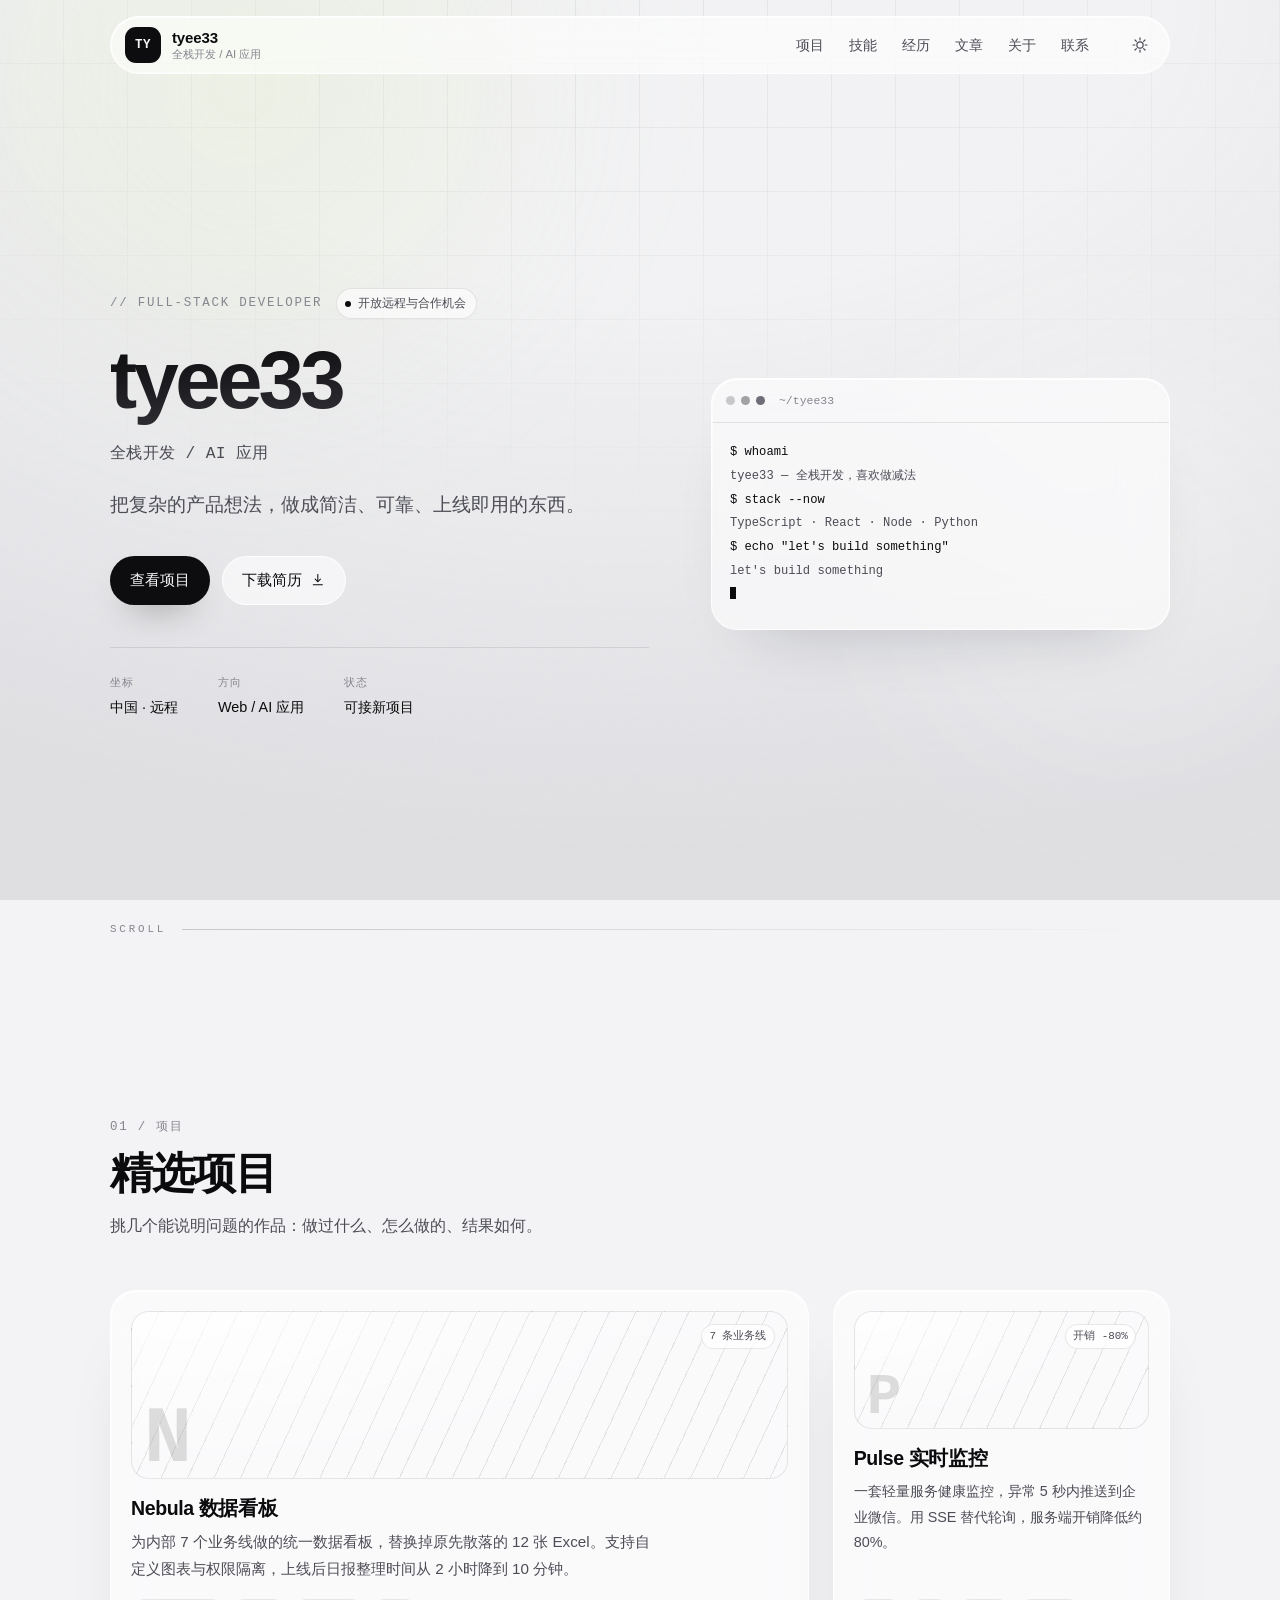
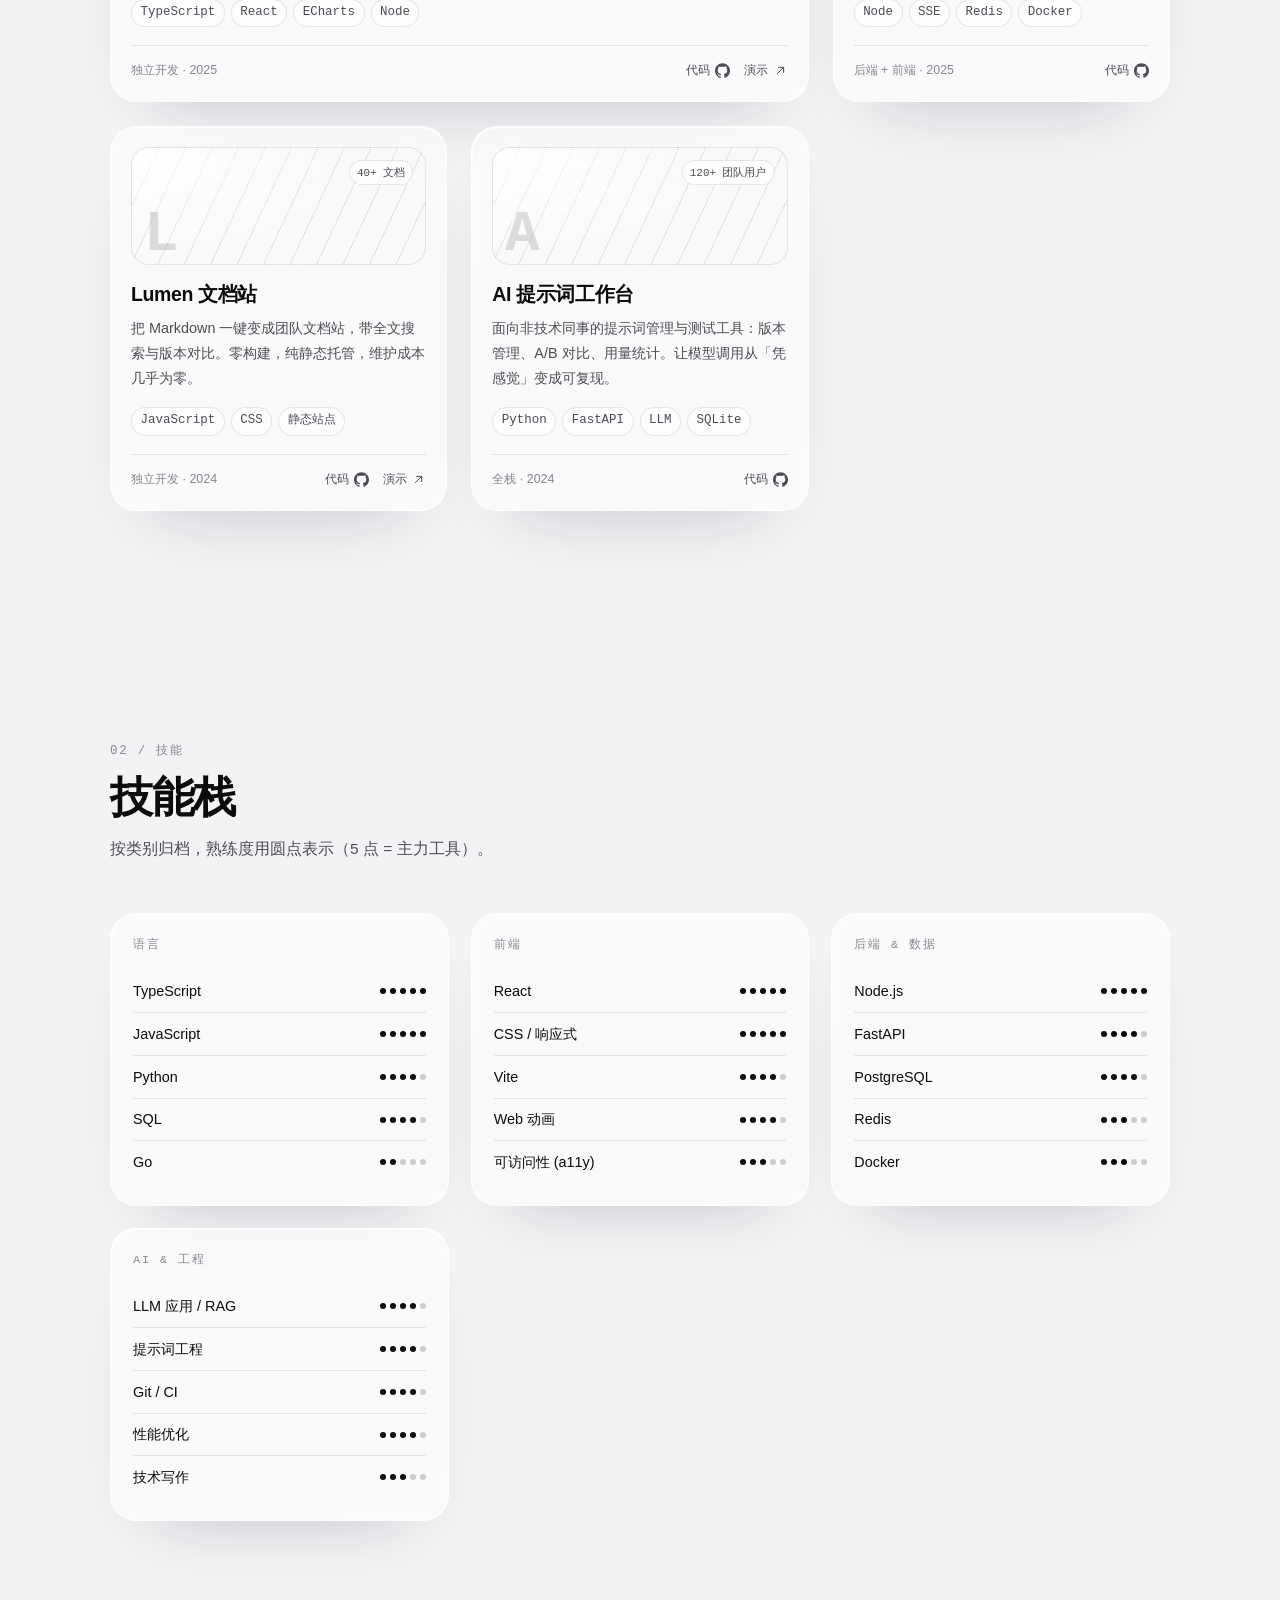
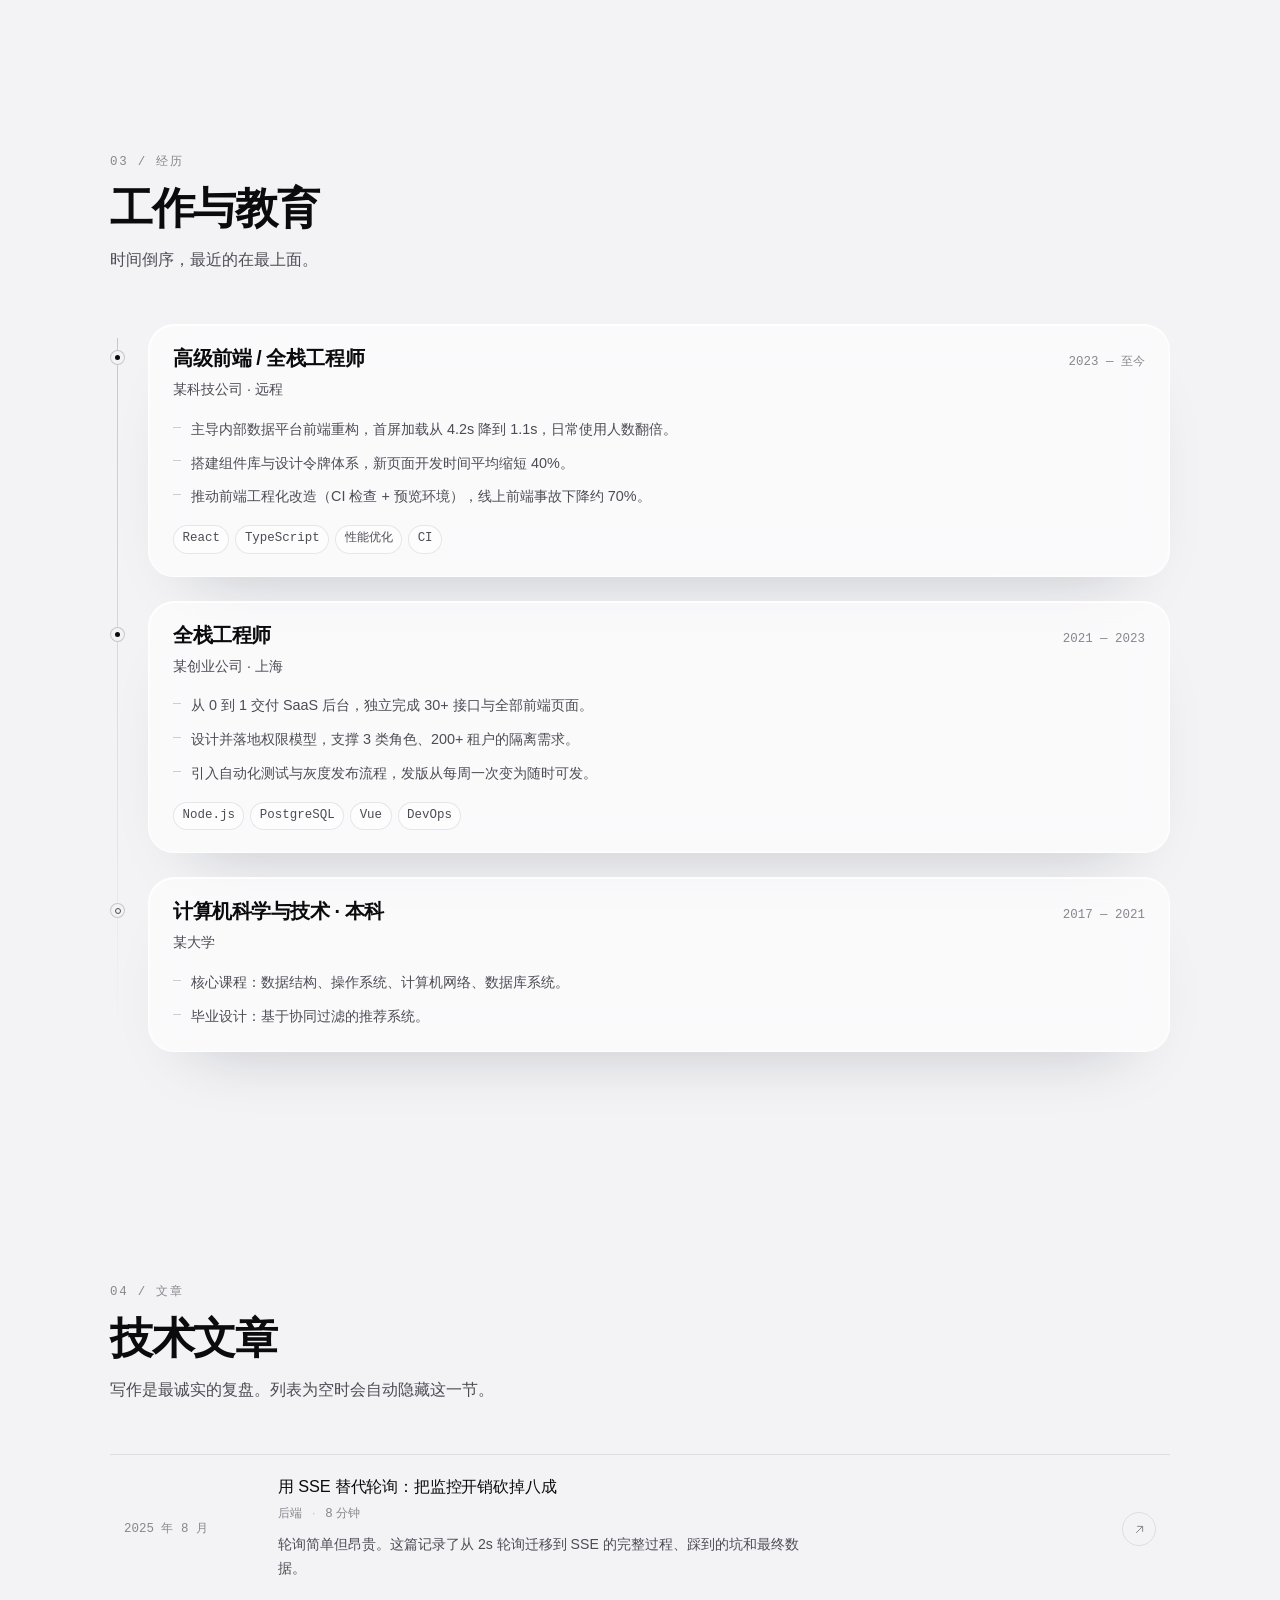
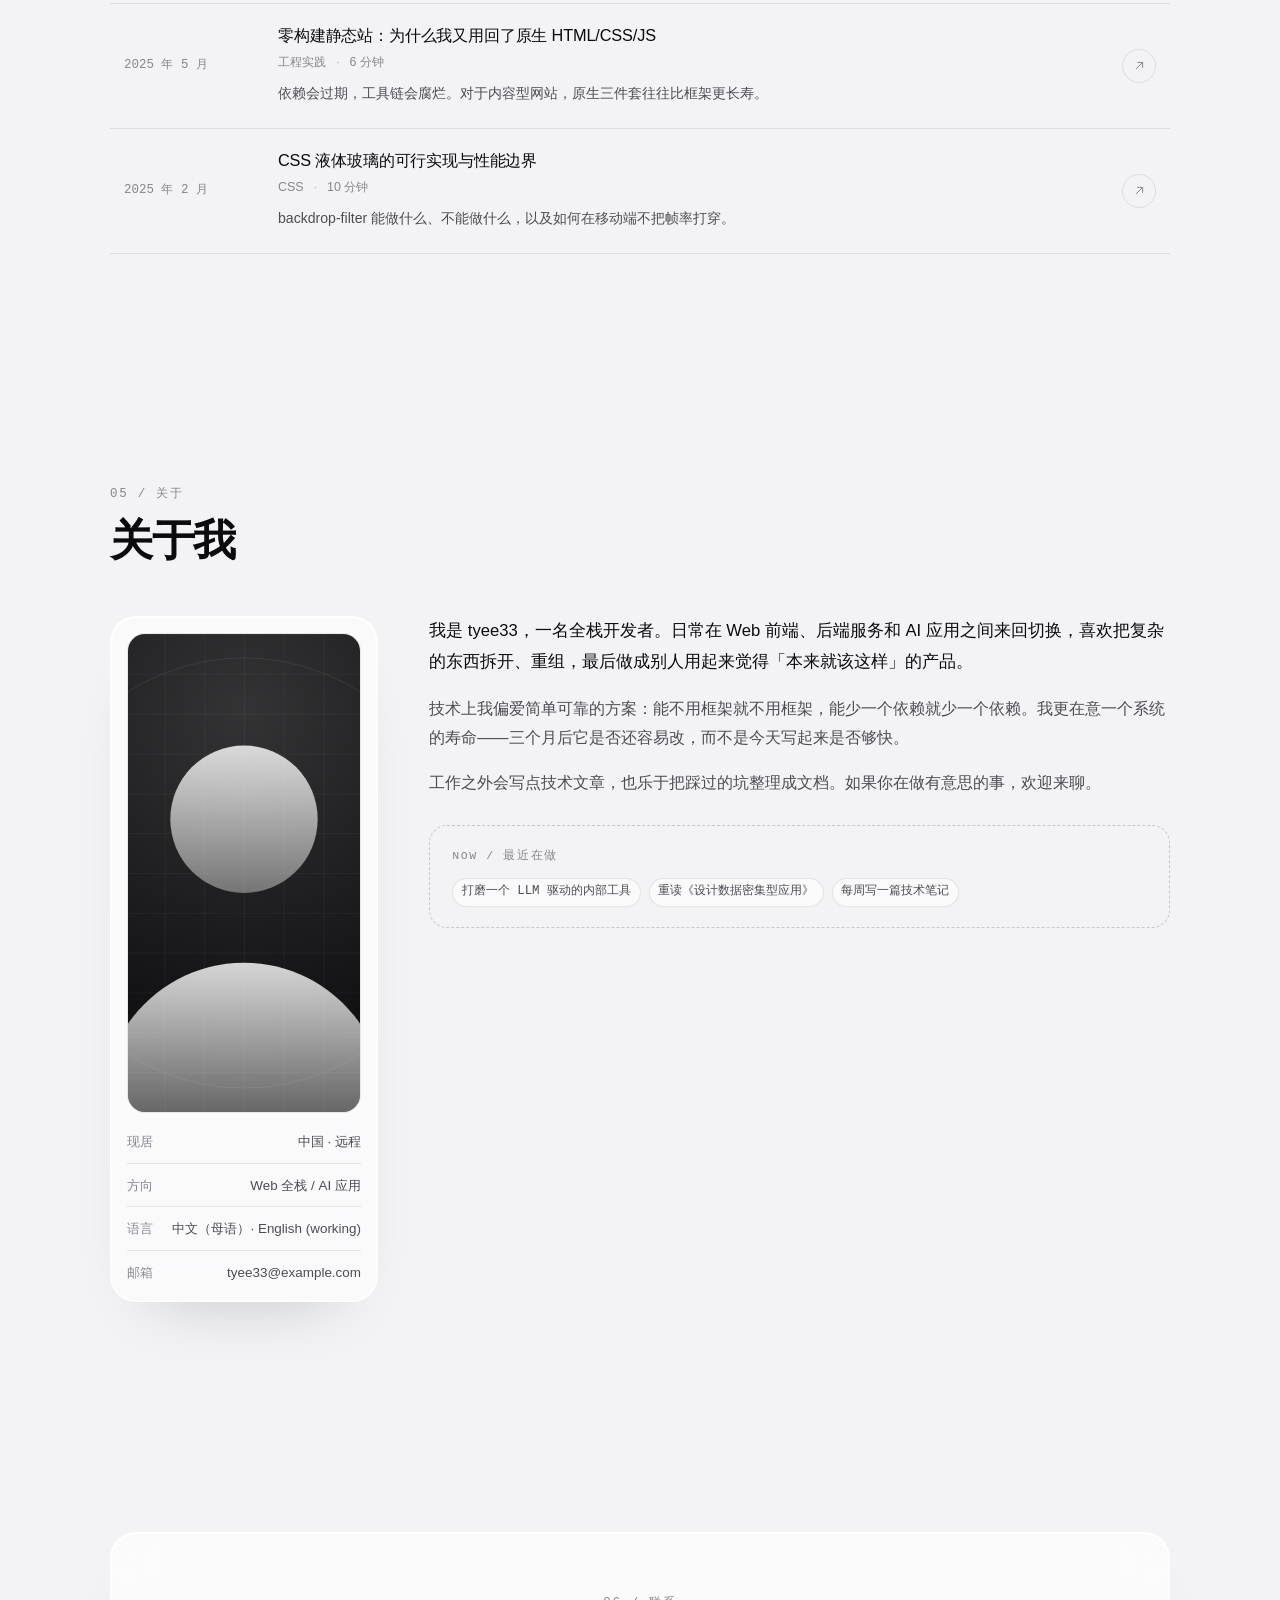
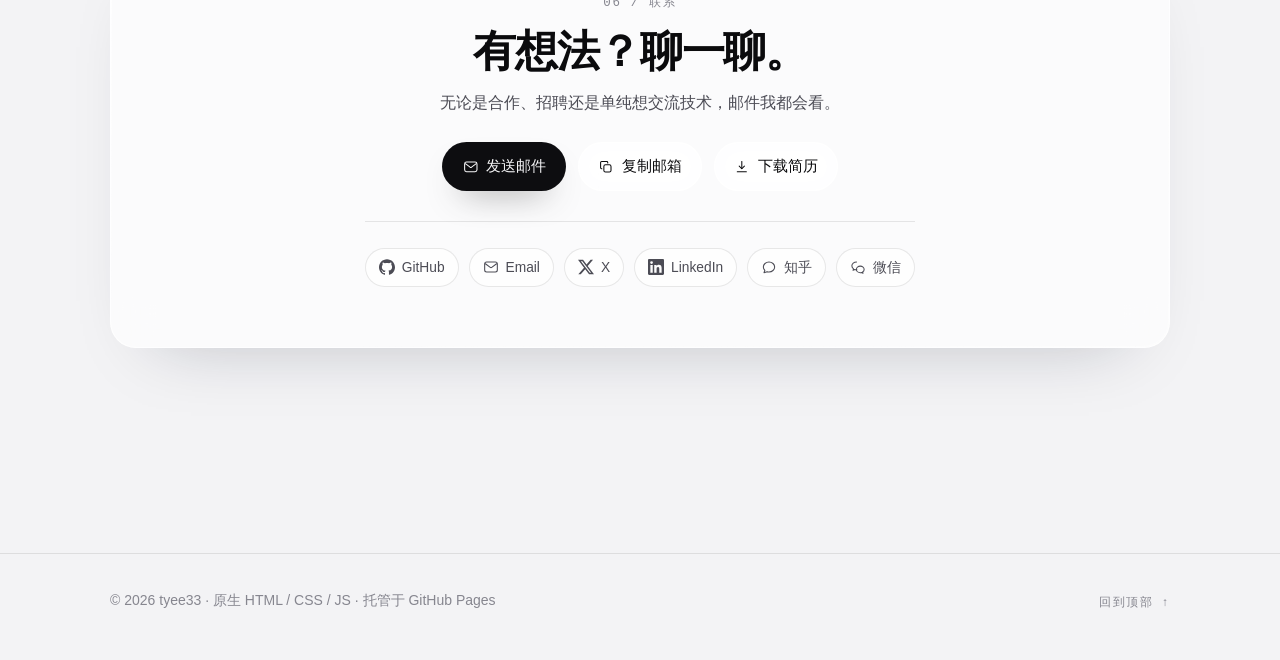
==== commit 5164594d: "fix: 恢复 CNAME 并把站点绝对地址切到自定义域名 tyee.is-a.dev - 恢复被误删的 CNAME（自定义域名绑定的唯一来源） - canonical / og:url / og:i" ====
--- a/index.html
+++ b/index.html
@@ -9,19 +9,19 @@
 <meta name="theme-color" content="#050506" media="(prefers-color-scheme: dark)">
 <meta name="theme-color" content="#f5f5f6" media="(prefers-color-scheme: light)">
 <meta name="color-scheme" content="dark light">
-<link rel="canonical" href="https://tyee33.github.io/">
+<link rel="canonical" href="https://tyee.is-a.dev/">
 
 <!-- 社交分享卡片：把 og.png 换成你自己的图（1200×630） -->
 <meta property="og:type" content="website">
 <meta property="og:site_name" content="tyee33">
 <meta property="og:title" content="tyee33 · Portfolio">
 <meta property="og:description" content="全栈开发 / AI 应用 —— 精选项目、技能栈与技术文章。">
-<meta property="og:url" content="https://tyee33.github.io/">
-<meta property="og:image" content="https://tyee33.github.io/assets/img/og.png">
+<meta property="og:url" content="https://tyee.is-a.dev/">
+<meta property="og:image" content="https://tyee.is-a.dev/assets/img/og.png">
 <meta name="twitter:card" content="summary_large_image">
 <meta name="twitter:title" content="tyee33 · Portfolio">
 <meta name="twitter:description" content="全栈开发 / AI 应用 —— 精选项目、技能栈与技术文章。">
-<meta name="twitter:image" content="https://tyee33.github.io/assets/img/og.png">
+<meta name="twitter:image" content="https://tyee.is-a.dev/assets/img/og.png">
 
 <link rel="icon" href="assets/favicon.svg" type="image/svg+xml">
 <link rel="stylesheet" href="assets/css/tokens.css">
